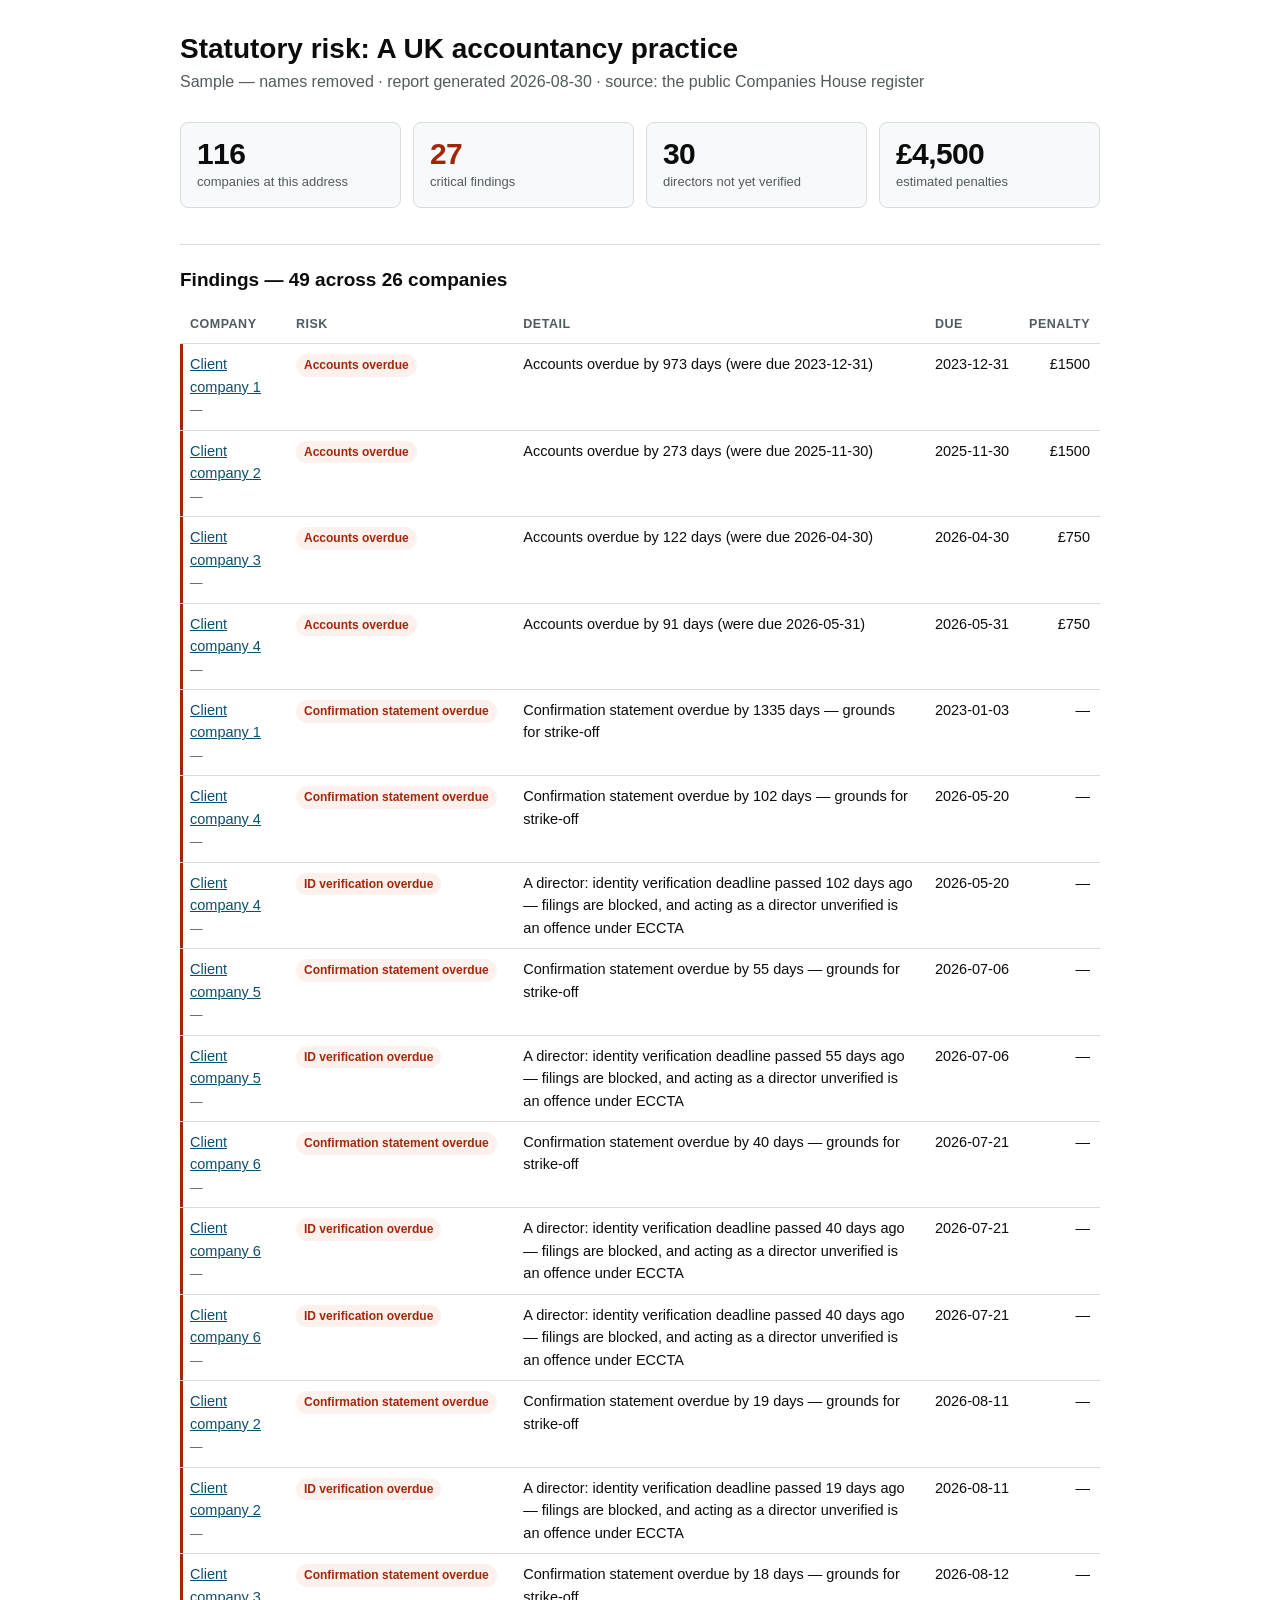
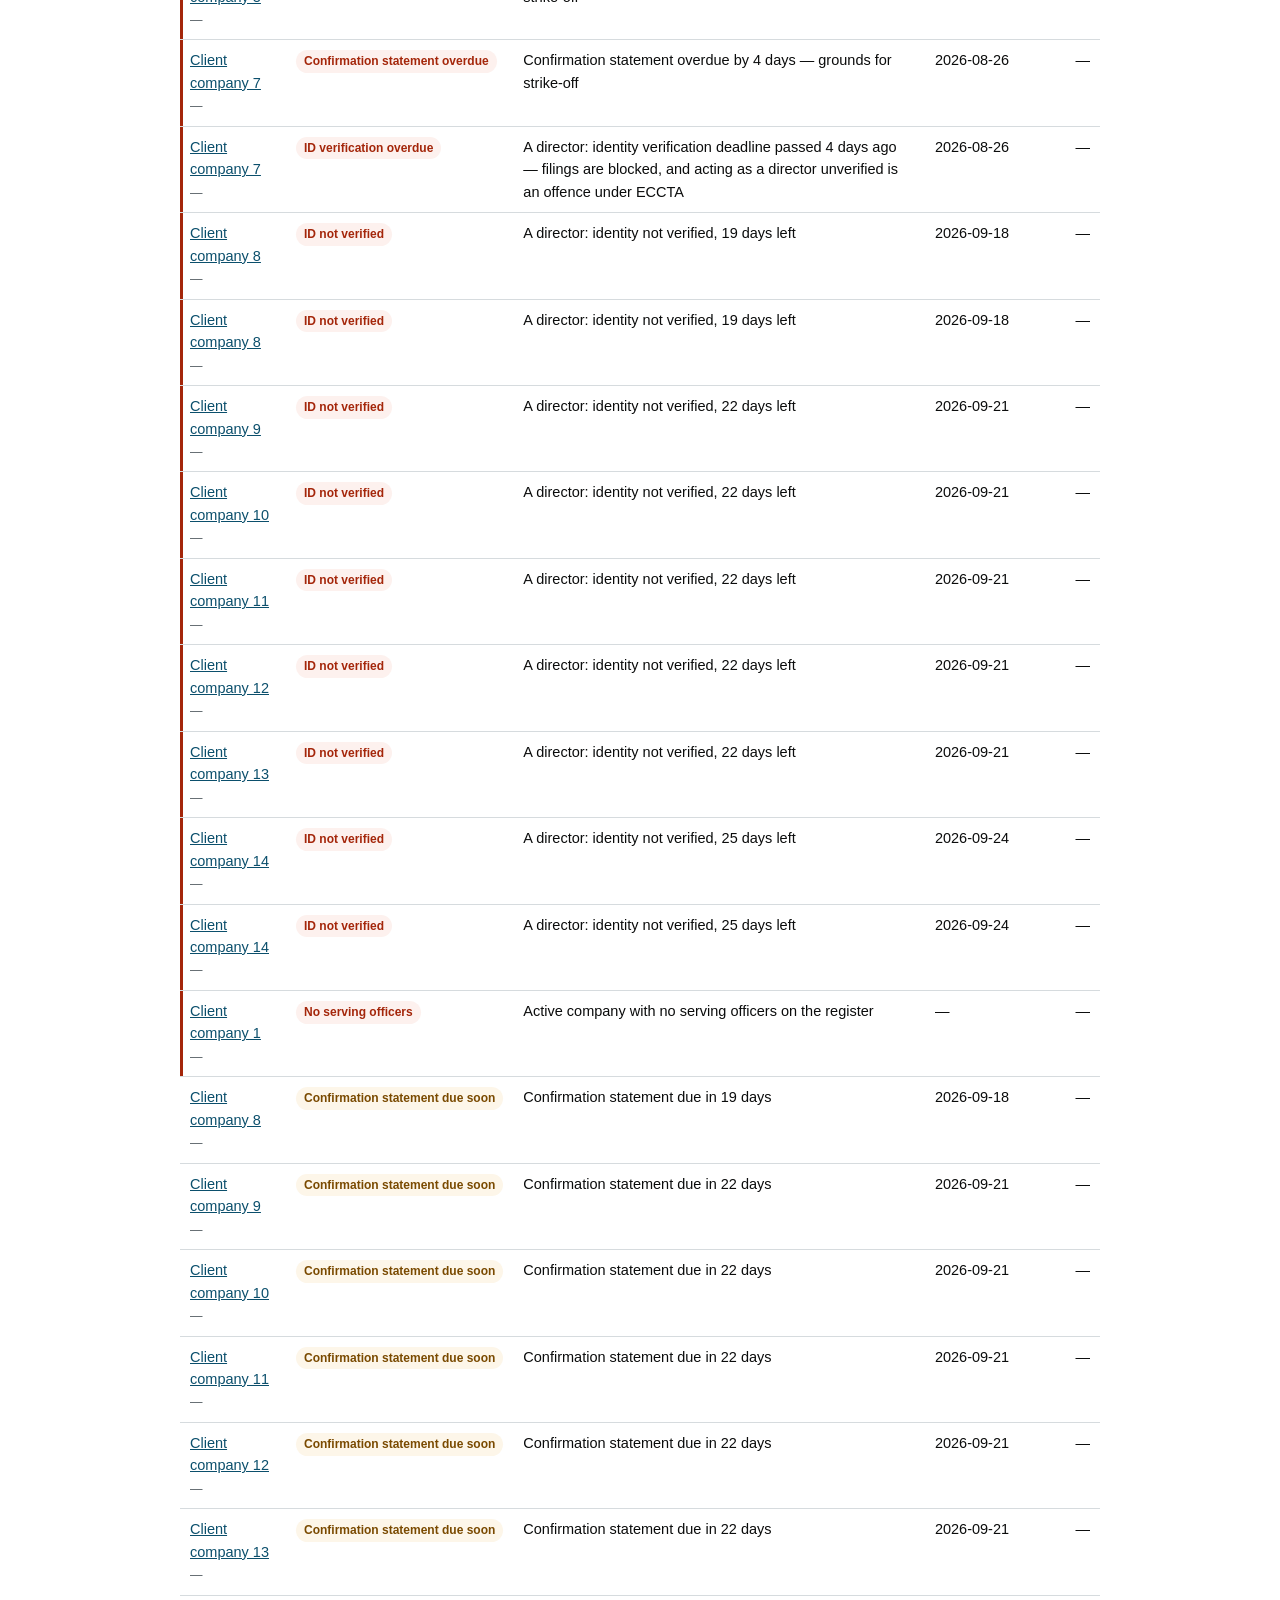
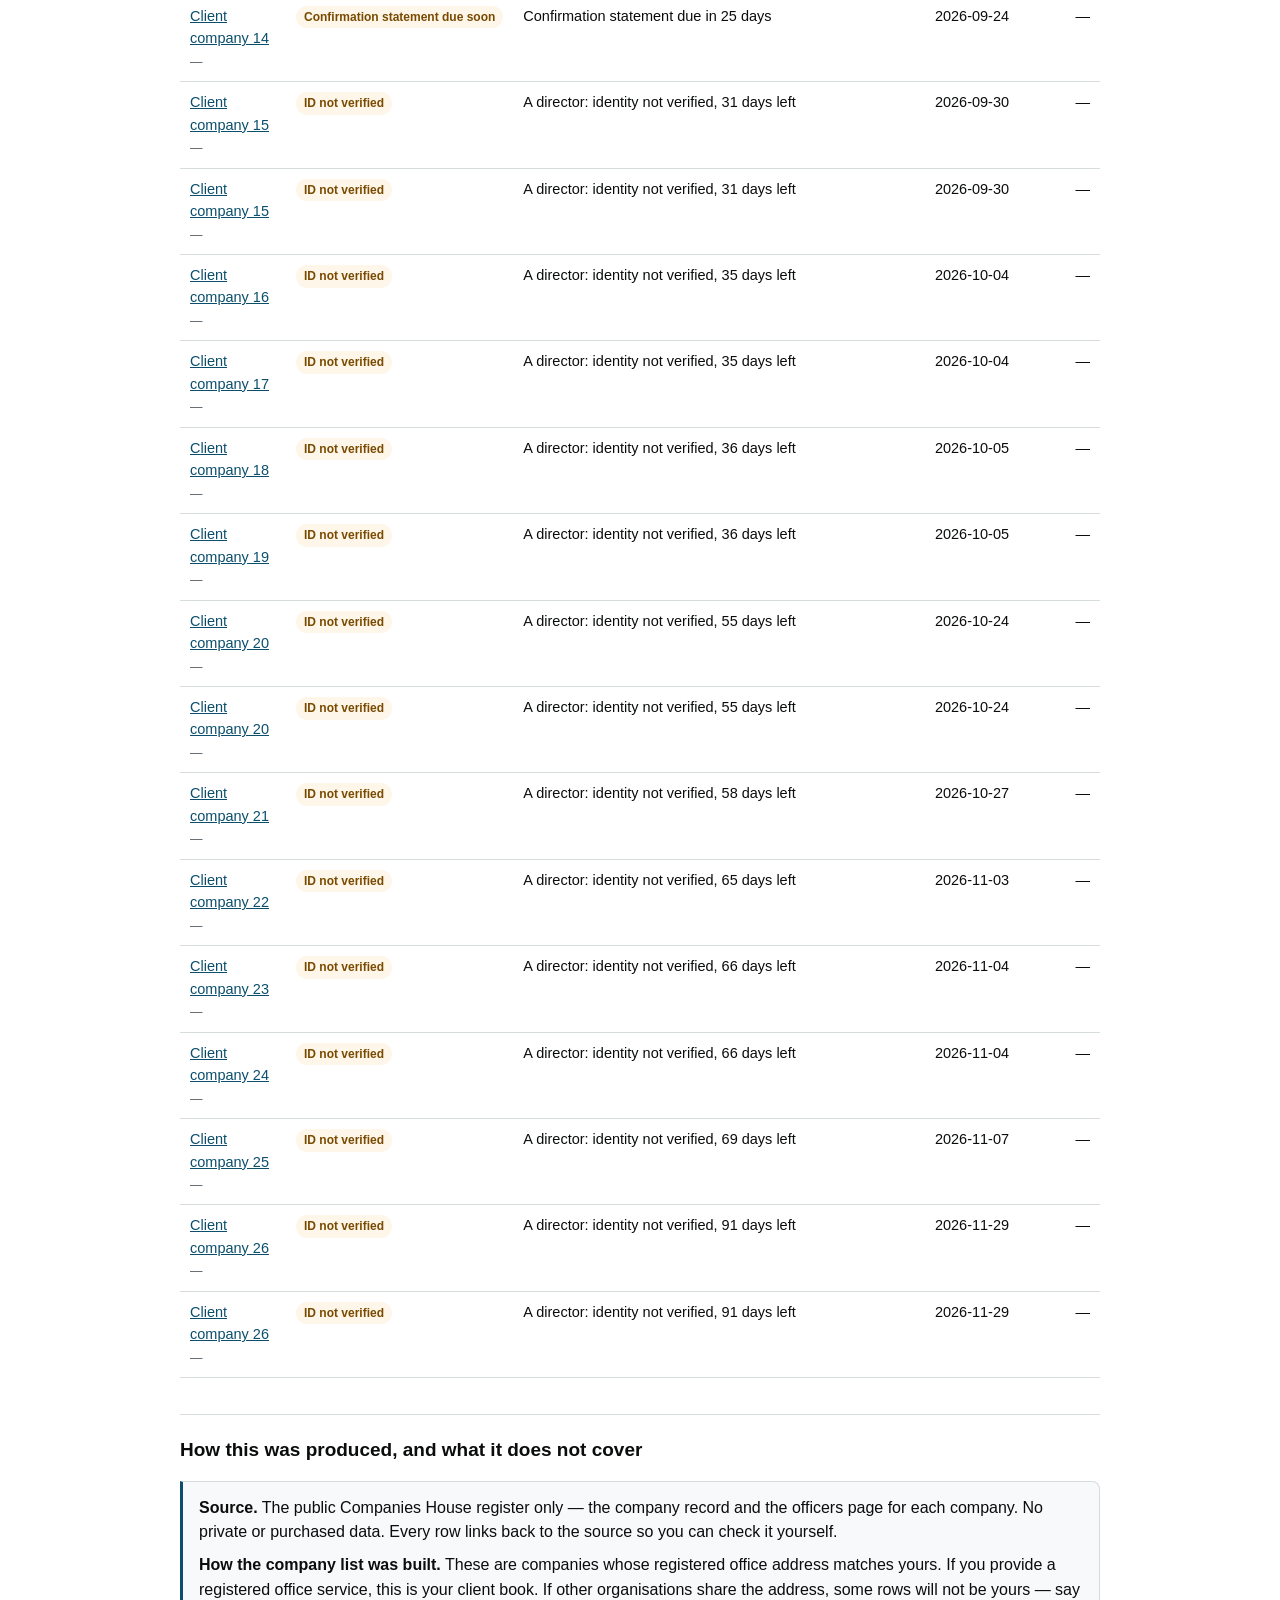
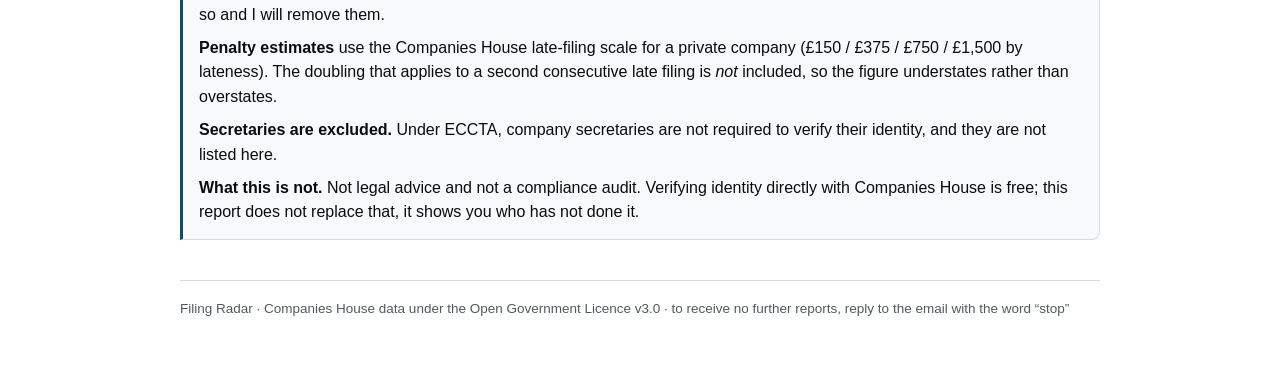
==== sample/index.html @ 222f90d0 "English reports, secretary fix, postcode filtering, anonymised public sample" ====
<!doctype html><html lang="en"><head><meta charset="utf-8">
<meta name="viewport" content="width=device-width,initial-scale=1">
<meta name="robots" content="noindex,nofollow">
<title>Filing Radar — A UK accountancy practice</title><style>
:root{--bg:#fff;--fg:#0b0c0c;--muted:#505a5f;--line:#d6dbde;--card:#f8f9fa;
--crit:#a4260a;--critbg:#fdf1ee;--warn:#7a4a00;--warnbg:#fdf6e9;--accent:#0b4f6c}
@media (prefers-color-scheme:dark){:root:not([data-theme=light]){--bg:#12161a;--fg:#e9eef2;
--muted:#9aa7b0;--line:#2a333b;--card:#181e24;--crit:#ff8f75;--critbg:#2a1512;
--warn:#f0c07a;--warnbg:#2a2113;--accent:#7ec8e3}}
*{box-sizing:border-box}
body{margin:0;background:var(--bg);color:var(--fg);
font:16px/1.55 -apple-system,BlinkMacSystemFont,"Segoe UI",Helvetica,Arial,sans-serif}
.wrap{max-width:960px;margin:0 auto;padding:32px 20px 72px}
h1{font-size:28px;line-height:1.2;margin:0 0 4px}
h2{font-size:19px;margin:36px 0 12px;padding-top:20px;border-top:1px solid var(--line)}
.sub{color:var(--muted);margin:0 0 28px}
.tiles{display:grid;grid-template-columns:repeat(auto-fit,minmax(150px,1fr));gap:12px;margin:0 0 8px}
.tile{background:var(--card);border:1px solid var(--line);border-radius:8px;padding:14px 16px}
.tile .n{font-size:30px;font-weight:650;letter-spacing:-.02em;line-height:1.1}
.tile .l{color:var(--muted);font-size:13px;margin-top:2px}
.tile.crit .n{color:var(--crit)}
.scroll{overflow-x:auto;-webkit-overflow-scrolling:touch}
table{border-collapse:collapse;width:100%;min-width:640px;font-size:14.5px}
th,td{text-align:left;padding:9px 10px;border-bottom:1px solid var(--line);vertical-align:top}
th{font-size:12.5px;text-transform:uppercase;letter-spacing:.04em;color:var(--muted);font-weight:600}
tr.crit td:first-child{box-shadow:inset 3px 0 0 var(--crit)}
.badge{display:inline-block;font-size:12px;font-weight:600;padding:2px 8px;border-radius:999px;white-space:nowrap}
.badge.crit{background:var(--critbg);color:var(--crit)}
.badge.warn{background:var(--warnbg);color:var(--warn)}
a{color:var(--accent)}
.note{background:var(--card);border:1px solid var(--line);border-left:3px solid var(--accent);
border-radius:0 8px 8px 0;padding:14px 16px;margin:16px 0}
.note p{margin:0 0 8px}.note p:last-child{margin:0}
footer{margin-top:40px;padding-top:18px;border-top:1px solid var(--line);color:var(--muted);font-size:13.5px}
</style></head><body><div class="wrap">
<h1>Statutory risk: A UK accountancy practice</h1>
<p class="sub">Sample — names removed · report generated 2026-08-30
· source: the public Companies House register</p>
<div class="tiles">
<div class="tile"><div class="n">116</div><div class="l">companies at this address</div></div>
<div class="tile crit"><div class="n">27</div><div class="l">critical findings</div></div>
<div class="tile"><div class="n">30</div><div class="l">directors not yet verified</div></div>
<div class="tile"><div class="n">£4,500</div><div class="l">estimated penalties</div></div>
</div>
<h2>Findings — 49 across 26 companies</h2>
<div class="scroll"><table><thead><tr><th>Company</th><th>Risk</th><th>Detail</th><th>Due</th><th style="text-align:right">Penalty</th></tr></thead>
<tbody><tr class="crit"><td><a href="https://find-and-update.company-information.service.gov.uk/company/—" rel="noopener">Client company 1</a><br><span style="color:var(--muted);font-size:12.5px">—</span></td><td><span class="badge crit">Accounts overdue</span></td><td>Accounts overdue by 973 days (were due 2023-12-31)</td><td style="white-space:nowrap">2023-12-31</td><td style="text-align:right">£1500</td></tr><tr class="crit"><td><a href="https://find-and-update.company-information.service.gov.uk/company/—" rel="noopener">Client company 2</a><br><span style="color:var(--muted);font-size:12.5px">—</span></td><td><span class="badge crit">Accounts overdue</span></td><td>Accounts overdue by 273 days (were due 2025-11-30)</td><td style="white-space:nowrap">2025-11-30</td><td style="text-align:right">£1500</td></tr><tr class="crit"><td><a href="https://find-and-update.company-information.service.gov.uk/company/—" rel="noopener">Client company 3</a><br><span style="color:var(--muted);font-size:12.5px">—</span></td><td><span class="badge crit">Accounts overdue</span></td><td>Accounts overdue by 122 days (were due 2026-04-30)</td><td style="white-space:nowrap">2026-04-30</td><td style="text-align:right">£750</td></tr><tr class="crit"><td><a href="https://find-and-update.company-information.service.gov.uk/company/—" rel="noopener">Client company 4</a><br><span style="color:var(--muted);font-size:12.5px">—</span></td><td><span class="badge crit">Accounts overdue</span></td><td>Accounts overdue by 91 days (were due 2026-05-31)</td><td style="white-space:nowrap">2026-05-31</td><td style="text-align:right">£750</td></tr><tr class="crit"><td><a href="https://find-and-update.company-information.service.gov.uk/company/—" rel="noopener">Client company 1</a><br><span style="color:var(--muted);font-size:12.5px">—</span></td><td><span class="badge crit">Confirmation statement overdue</span></td><td>Confirmation statement overdue by 1335 days — grounds for strike-off</td><td style="white-space:nowrap">2023-01-03</td><td style="text-align:right">—</td></tr><tr class="crit"><td><a href="https://find-and-update.company-information.service.gov.uk/company/—" rel="noopener">Client company 4</a><br><span style="color:var(--muted);font-size:12.5px">—</span></td><td><span class="badge crit">Confirmation statement overdue</span></td><td>Confirmation statement overdue by 102 days — grounds for strike-off</td><td style="white-space:nowrap">2026-05-20</td><td style="text-align:right">—</td></tr><tr class="crit"><td><a href="https://find-and-update.company-information.service.gov.uk/company/—" rel="noopener">Client company 4</a><br><span style="color:var(--muted);font-size:12.5px">—</span></td><td><span class="badge crit">ID verification overdue</span></td><td>A director: identity verification deadline passed 102 days ago — filings are blocked, and acting as a director unverified is an offence under ECCTA</td><td style="white-space:nowrap">2026-05-20</td><td style="text-align:right">—</td></tr><tr class="crit"><td><a href="https://find-and-update.company-information.service.gov.uk/company/—" rel="noopener">Client company 5</a><br><span style="color:var(--muted);font-size:12.5px">—</span></td><td><span class="badge crit">Confirmation statement overdue</span></td><td>Confirmation statement overdue by 55 days — grounds for strike-off</td><td style="white-space:nowrap">2026-07-06</td><td style="text-align:right">—</td></tr><tr class="crit"><td><a href="https://find-and-update.company-information.service.gov.uk/company/—" rel="noopener">Client company 5</a><br><span style="color:var(--muted);font-size:12.5px">—</span></td><td><span class="badge crit">ID verification overdue</span></td><td>A director: identity verification deadline passed 55 days ago — filings are blocked, and acting as a director unverified is an offence under ECCTA</td><td style="white-space:nowrap">2026-07-06</td><td style="text-align:right">—</td></tr><tr class="crit"><td><a href="https://find-and-update.company-information.service.gov.uk/company/—" rel="noopener">Client company 6</a><br><span style="color:var(--muted);font-size:12.5px">—</span></td><td><span class="badge crit">Confirmation statement overdue</span></td><td>Confirmation statement overdue by 40 days — grounds for strike-off</td><td style="white-space:nowrap">2026-07-21</td><td style="text-align:right">—</td></tr><tr class="crit"><td><a href="https://find-and-update.company-information.service.gov.uk/company/—" rel="noopener">Client company 6</a><br><span style="color:var(--muted);font-size:12.5px">—</span></td><td><span class="badge crit">ID verification overdue</span></td><td>A director: identity verification deadline passed 40 days ago — filings are blocked, and acting as a director unverified is an offence under ECCTA</td><td style="white-space:nowrap">2026-07-21</td><td style="text-align:right">—</td></tr><tr class="crit"><td><a href="https://find-and-update.company-information.service.gov.uk/company/—" rel="noopener">Client company 6</a><br><span style="color:var(--muted);font-size:12.5px">—</span></td><td><span class="badge crit">ID verification overdue</span></td><td>A director: identity verification deadline passed 40 days ago — filings are blocked, and acting as a director unverified is an offence under ECCTA</td><td style="white-space:nowrap">2026-07-21</td><td style="text-align:right">—</td></tr><tr class="crit"><td><a href="https://find-and-update.company-information.service.gov.uk/company/—" rel="noopener">Client company 2</a><br><span style="color:var(--muted);font-size:12.5px">—</span></td><td><span class="badge crit">Confirmation statement overdue</span></td><td>Confirmation statement overdue by 19 days — grounds for strike-off</td><td style="white-space:nowrap">2026-08-11</td><td style="text-align:right">—</td></tr><tr class="crit"><td><a href="https://find-and-update.company-information.service.gov.uk/company/—" rel="noopener">Client company 2</a><br><span style="color:var(--muted);font-size:12.5px">—</span></td><td><span class="badge crit">ID verification overdue</span></td><td>A director: identity verification deadline passed 19 days ago — filings are blocked, and acting as a director unverified is an offence under ECCTA</td><td style="white-space:nowrap">2026-08-11</td><td style="text-align:right">—</td></tr><tr class="crit"><td><a href="https://find-and-update.company-information.service.gov.uk/company/—" rel="noopener">Client company 3</a><br><span style="color:var(--muted);font-size:12.5px">—</span></td><td><span class="badge crit">Confirmation statement overdue</span></td><td>Confirmation statement overdue by 18 days — grounds for strike-off</td><td style="white-space:nowrap">2026-08-12</td><td style="text-align:right">—</td></tr><tr class="crit"><td><a href="https://find-and-update.company-information.service.gov.uk/company/—" rel="noopener">Client company 7</a><br><span style="color:var(--muted);font-size:12.5px">—</span></td><td><span class="badge crit">Confirmation statement overdue</span></td><td>Confirmation statement overdue by 4 days — grounds for strike-off</td><td style="white-space:nowrap">2026-08-26</td><td style="text-align:right">—</td></tr><tr class="crit"><td><a href="https://find-and-update.company-information.service.gov.uk/company/—" rel="noopener">Client company 7</a><br><span style="color:var(--muted);font-size:12.5px">—</span></td><td><span class="badge crit">ID verification overdue</span></td><td>A director: identity verification deadline passed 4 days ago — filings are blocked, and acting as a director unverified is an offence under ECCTA</td><td style="white-space:nowrap">2026-08-26</td><td style="text-align:right">—</td></tr><tr class="crit"><td><a href="https://find-and-update.company-information.service.gov.uk/company/—" rel="noopener">Client company 8</a><br><span style="color:var(--muted);font-size:12.5px">—</span></td><td><span class="badge crit">ID not verified</span></td><td>A director: identity not verified, 19 days left</td><td style="white-space:nowrap">2026-09-18</td><td style="text-align:right">—</td></tr><tr class="crit"><td><a href="https://find-and-update.company-information.service.gov.uk/company/—" rel="noopener">Client company 8</a><br><span style="color:var(--muted);font-size:12.5px">—</span></td><td><span class="badge crit">ID not verified</span></td><td>A director: identity not verified, 19 days left</td><td style="white-space:nowrap">2026-09-18</td><td style="text-align:right">—</td></tr><tr class="crit"><td><a href="https://find-and-update.company-information.service.gov.uk/company/—" rel="noopener">Client company 9</a><br><span style="color:var(--muted);font-size:12.5px">—</span></td><td><span class="badge crit">ID not verified</span></td><td>A director: identity not verified, 22 days left</td><td style="white-space:nowrap">2026-09-21</td><td style="text-align:right">—</td></tr><tr class="crit"><td><a href="https://find-and-update.company-information.service.gov.uk/company/—" rel="noopener">Client company 10</a><br><span style="color:var(--muted);font-size:12.5px">—</span></td><td><span class="badge crit">ID not verified</span></td><td>A director: identity not verified, 22 days left</td><td style="white-space:nowrap">2026-09-21</td><td style="text-align:right">—</td></tr><tr class="crit"><td><a href="https://find-and-update.company-information.service.gov.uk/company/—" rel="noopener">Client company 11</a><br><span style="color:var(--muted);font-size:12.5px">—</span></td><td><span class="badge crit">ID not verified</span></td><td>A director: identity not verified, 22 days left</td><td style="white-space:nowrap">2026-09-21</td><td style="text-align:right">—</td></tr><tr class="crit"><td><a href="https://find-and-update.company-information.service.gov.uk/company/—" rel="noopener">Client company 12</a><br><span style="color:var(--muted);font-size:12.5px">—</span></td><td><span class="badge crit">ID not verified</span></td><td>A director: identity not verified, 22 days left</td><td style="white-space:nowrap">2026-09-21</td><td style="text-align:right">—</td></tr><tr class="crit"><td><a href="https://find-and-update.company-information.service.gov.uk/company/—" rel="noopener">Client company 13</a><br><span style="color:var(--muted);font-size:12.5px">—</span></td><td><span class="badge crit">ID not verified</span></td><td>A director: identity not verified, 22 days left</td><td style="white-space:nowrap">2026-09-21</td><td style="text-align:right">—</td></tr><tr class="crit"><td><a href="https://find-and-update.company-information.service.gov.uk/company/—" rel="noopener">Client company 14</a><br><span style="color:var(--muted);font-size:12.5px">—</span></td><td><span class="badge crit">ID not verified</span></td><td>A director: identity not verified, 25 days left</td><td style="white-space:nowrap">2026-09-24</td><td style="text-align:right">—</td></tr><tr class="crit"><td><a href="https://find-and-update.company-information.service.gov.uk/company/—" rel="noopener">Client company 14</a><br><span style="color:var(--muted);font-size:12.5px">—</span></td><td><span class="badge crit">ID not verified</span></td><td>A director: identity not verified, 25 days left</td><td style="white-space:nowrap">2026-09-24</td><td style="text-align:right">—</td></tr><tr class="crit"><td><a href="https://find-and-update.company-information.service.gov.uk/company/—" rel="noopener">Client company 1</a><br><span style="color:var(--muted);font-size:12.5px">—</span></td><td><span class="badge crit">No serving officers</span></td><td>Active company with no serving officers on the register</td><td style="white-space:nowrap">—</td><td style="text-align:right">—</td></tr><tr class=""><td><a href="https://find-and-update.company-information.service.gov.uk/company/—" rel="noopener">Client company 8</a><br><span style="color:var(--muted);font-size:12.5px">—</span></td><td><span class="badge warn">Confirmation statement due soon</span></td><td>Confirmation statement due in 19 days</td><td style="white-space:nowrap">2026-09-18</td><td style="text-align:right">—</td></tr><tr class=""><td><a href="https://find-and-update.company-information.service.gov.uk/company/—" rel="noopener">Client company 9</a><br><span style="color:var(--muted);font-size:12.5px">—</span></td><td><span class="badge warn">Confirmation statement due soon</span></td><td>Confirmation statement due in 22 days</td><td style="white-space:nowrap">2026-09-21</td><td style="text-align:right">—</td></tr><tr class=""><td><a href="https://find-and-update.company-information.service.gov.uk/company/—" rel="noopener">Client company 10</a><br><span style="color:var(--muted);font-size:12.5px">—</span></td><td><span class="badge warn">Confirmation statement due soon</span></td><td>Confirmation statement due in 22 days</td><td style="white-space:nowrap">2026-09-21</td><td style="text-align:right">—</td></tr><tr class=""><td><a href="https://find-and-update.company-information.service.gov.uk/company/—" rel="noopener">Client company 11</a><br><span style="color:var(--muted);font-size:12.5px">—</span></td><td><span class="badge warn">Confirmation statement due soon</span></td><td>Confirmation statement due in 22 days</td><td style="white-space:nowrap">2026-09-21</td><td style="text-align:right">—</td></tr><tr class=""><td><a href="https://find-and-update.company-information.service.gov.uk/company/—" rel="noopener">Client company 12</a><br><span style="color:var(--muted);font-size:12.5px">—</span></td><td><span class="badge warn">Confirmation statement due soon</span></td><td>Confirmation statement due in 22 days</td><td style="white-space:nowrap">2026-09-21</td><td style="text-align:right">—</td></tr><tr class=""><td><a href="https://find-and-update.company-information.service.gov.uk/company/—" rel="noopener">Client company 13</a><br><span style="color:var(--muted);font-size:12.5px">—</span></td><td><span class="badge warn">Confirmation statement due soon</span></td><td>Confirmation statement due in 22 days</td><td style="white-space:nowrap">2026-09-21</td><td style="text-align:right">—</td></tr><tr class=""><td><a href="https://find-and-update.company-information.service.gov.uk/company/—" rel="noopener">Client company 14</a><br><span style="color:var(--muted);font-size:12.5px">—</span></td><td><span class="badge warn">Confirmation statement due soon</span></td><td>Confirmation statement due in 25 days</td><td style="white-space:nowrap">2026-09-24</td><td style="text-align:right">—</td></tr><tr class=""><td><a href="https://find-and-update.company-information.service.gov.uk/company/—" rel="noopener">Client company 15</a><br><span style="color:var(--muted);font-size:12.5px">—</span></td><td><span class="badge warn">ID not verified</span></td><td>A director: identity not verified, 31 days left</td><td style="white-space:nowrap">2026-09-30</td><td style="text-align:right">—</td></tr><tr class=""><td><a href="https://find-and-update.company-information.service.gov.uk/company/—" rel="noopener">Client company 15</a><br><span style="color:var(--muted);font-size:12.5px">—</span></td><td><span class="badge warn">ID not verified</span></td><td>A director: identity not verified, 31 days left</td><td style="white-space:nowrap">2026-09-30</td><td style="text-align:right">—</td></tr><tr class=""><td><a href="https://find-and-update.company-information.service.gov.uk/company/—" rel="noopener">Client company 16</a><br><span style="color:var(--muted);font-size:12.5px">—</span></td><td><span class="badge warn">ID not verified</span></td><td>A director: identity not verified, 35 days left</td><td style="white-space:nowrap">2026-10-04</td><td style="text-align:right">—</td></tr><tr class=""><td><a href="https://find-and-update.company-information.service.gov.uk/company/—" rel="noopener">Client company 17</a><br><span style="color:var(--muted);font-size:12.5px">—</span></td><td><span class="badge warn">ID not verified</span></td><td>A director: identity not verified, 35 days left</td><td style="white-space:nowrap">2026-10-04</td><td style="text-align:right">—</td></tr><tr class=""><td><a href="https://find-and-update.company-information.service.gov.uk/company/—" rel="noopener">Client company 18</a><br><span style="color:var(--muted);font-size:12.5px">—</span></td><td><span class="badge warn">ID not verified</span></td><td>A director: identity not verified, 36 days left</td><td style="white-space:nowrap">2026-10-05</td><td style="text-align:right">—</td></tr><tr class=""><td><a href="https://find-and-update.company-information.service.gov.uk/company/—" rel="noopener">Client company 19</a><br><span style="color:var(--muted);font-size:12.5px">—</span></td><td><span class="badge warn">ID not verified</span></td><td>A director: identity not verified, 36 days left</td><td style="white-space:nowrap">2026-10-05</td><td style="text-align:right">—</td></tr><tr class=""><td><a href="https://find-and-update.company-information.service.gov.uk/company/—" rel="noopener">Client company 20</a><br><span style="color:var(--muted);font-size:12.5px">—</span></td><td><span class="badge warn">ID not verified</span></td><td>A director: identity not verified, 55 days left</td><td style="white-space:nowrap">2026-10-24</td><td style="text-align:right">—</td></tr><tr class=""><td><a href="https://find-and-update.company-information.service.gov.uk/company/—" rel="noopener">Client company 20</a><br><span style="color:var(--muted);font-size:12.5px">—</span></td><td><span class="badge warn">ID not verified</span></td><td>A director: identity not verified, 55 days left</td><td style="white-space:nowrap">2026-10-24</td><td style="text-align:right">—</td></tr><tr class=""><td><a href="https://find-and-update.company-information.service.gov.uk/company/—" rel="noopener">Client company 21</a><br><span style="color:var(--muted);font-size:12.5px">—</span></td><td><span class="badge warn">ID not verified</span></td><td>A director: identity not verified, 58 days left</td><td style="white-space:nowrap">2026-10-27</td><td style="text-align:right">—</td></tr><tr class=""><td><a href="https://find-and-update.company-information.service.gov.uk/company/—" rel="noopener">Client company 22</a><br><span style="color:var(--muted);font-size:12.5px">—</span></td><td><span class="badge warn">ID not verified</span></td><td>A director: identity not verified, 65 days left</td><td style="white-space:nowrap">2026-11-03</td><td style="text-align:right">—</td></tr><tr class=""><td><a href="https://find-and-update.company-information.service.gov.uk/company/—" rel="noopener">Client company 23</a><br><span style="color:var(--muted);font-size:12.5px">—</span></td><td><span class="badge warn">ID not verified</span></td><td>A director: identity not verified, 66 days left</td><td style="white-space:nowrap">2026-11-04</td><td style="text-align:right">—</td></tr><tr class=""><td><a href="https://find-and-update.company-information.service.gov.uk/company/—" rel="noopener">Client company 24</a><br><span style="color:var(--muted);font-size:12.5px">—</span></td><td><span class="badge warn">ID not verified</span></td><td>A director: identity not verified, 66 days left</td><td style="white-space:nowrap">2026-11-04</td><td style="text-align:right">—</td></tr><tr class=""><td><a href="https://find-and-update.company-information.service.gov.uk/company/—" rel="noopener">Client company 25</a><br><span style="color:var(--muted);font-size:12.5px">—</span></td><td><span class="badge warn">ID not verified</span></td><td>A director: identity not verified, 69 days left</td><td style="white-space:nowrap">2026-11-07</td><td style="text-align:right">—</td></tr><tr class=""><td><a href="https://find-and-update.company-information.service.gov.uk/company/—" rel="noopener">Client company 26</a><br><span style="color:var(--muted);font-size:12.5px">—</span></td><td><span class="badge warn">ID not verified</span></td><td>A director: identity not verified, 91 days left</td><td style="white-space:nowrap">2026-11-29</td><td style="text-align:right">—</td></tr><tr class=""><td><a href="https://find-and-update.company-information.service.gov.uk/company/—" rel="noopener">Client company 26</a><br><span style="color:var(--muted);font-size:12.5px">—</span></td><td><span class="badge warn">ID not verified</span></td><td>A director: identity not verified, 91 days left</td><td style="white-space:nowrap">2026-11-29</td><td style="text-align:right">—</td></tr></tbody></table></div>
<h2>How this was produced, and what it does not cover</h2>
<div class="note">
<p><strong>Source.</strong> The public Companies House register only — the company record
and the officers page for each company. No private or purchased data. Every row links
back to the source so you can check it yourself.</p>
<p><strong>How the company list was built.</strong> These are companies whose registered
office address matches yours. If you provide a registered office service, this is your
client book. If other organisations share the address, some rows will not be yours —
say so and I will remove them.</p>
<p><strong>Penalty estimates</strong> use the Companies House late-filing scale for a
private company (£150 / £375 / £750 / £1,500 by lateness). The doubling that applies to a
second consecutive late filing is <em>not</em> included, so the figure understates rather
than overstates.</p>
<p><strong>Secretaries are excluded.</strong> Under ECCTA, company secretaries are not
required to verify their identity, and they are not listed here.</p>
<p><strong>What this is not.</strong> Not legal advice and not a compliance audit.
Verifying identity directly with Companies House is free; this report does not replace
that, it shows you who has not done it.</p>
</div>
<footer>Filing Radar · Companies House data under the Open Government Licence v3.0 ·
to receive no further reports, reply to the email with the word &ldquo;stop&rdquo;
</footer>
</div></body></html>
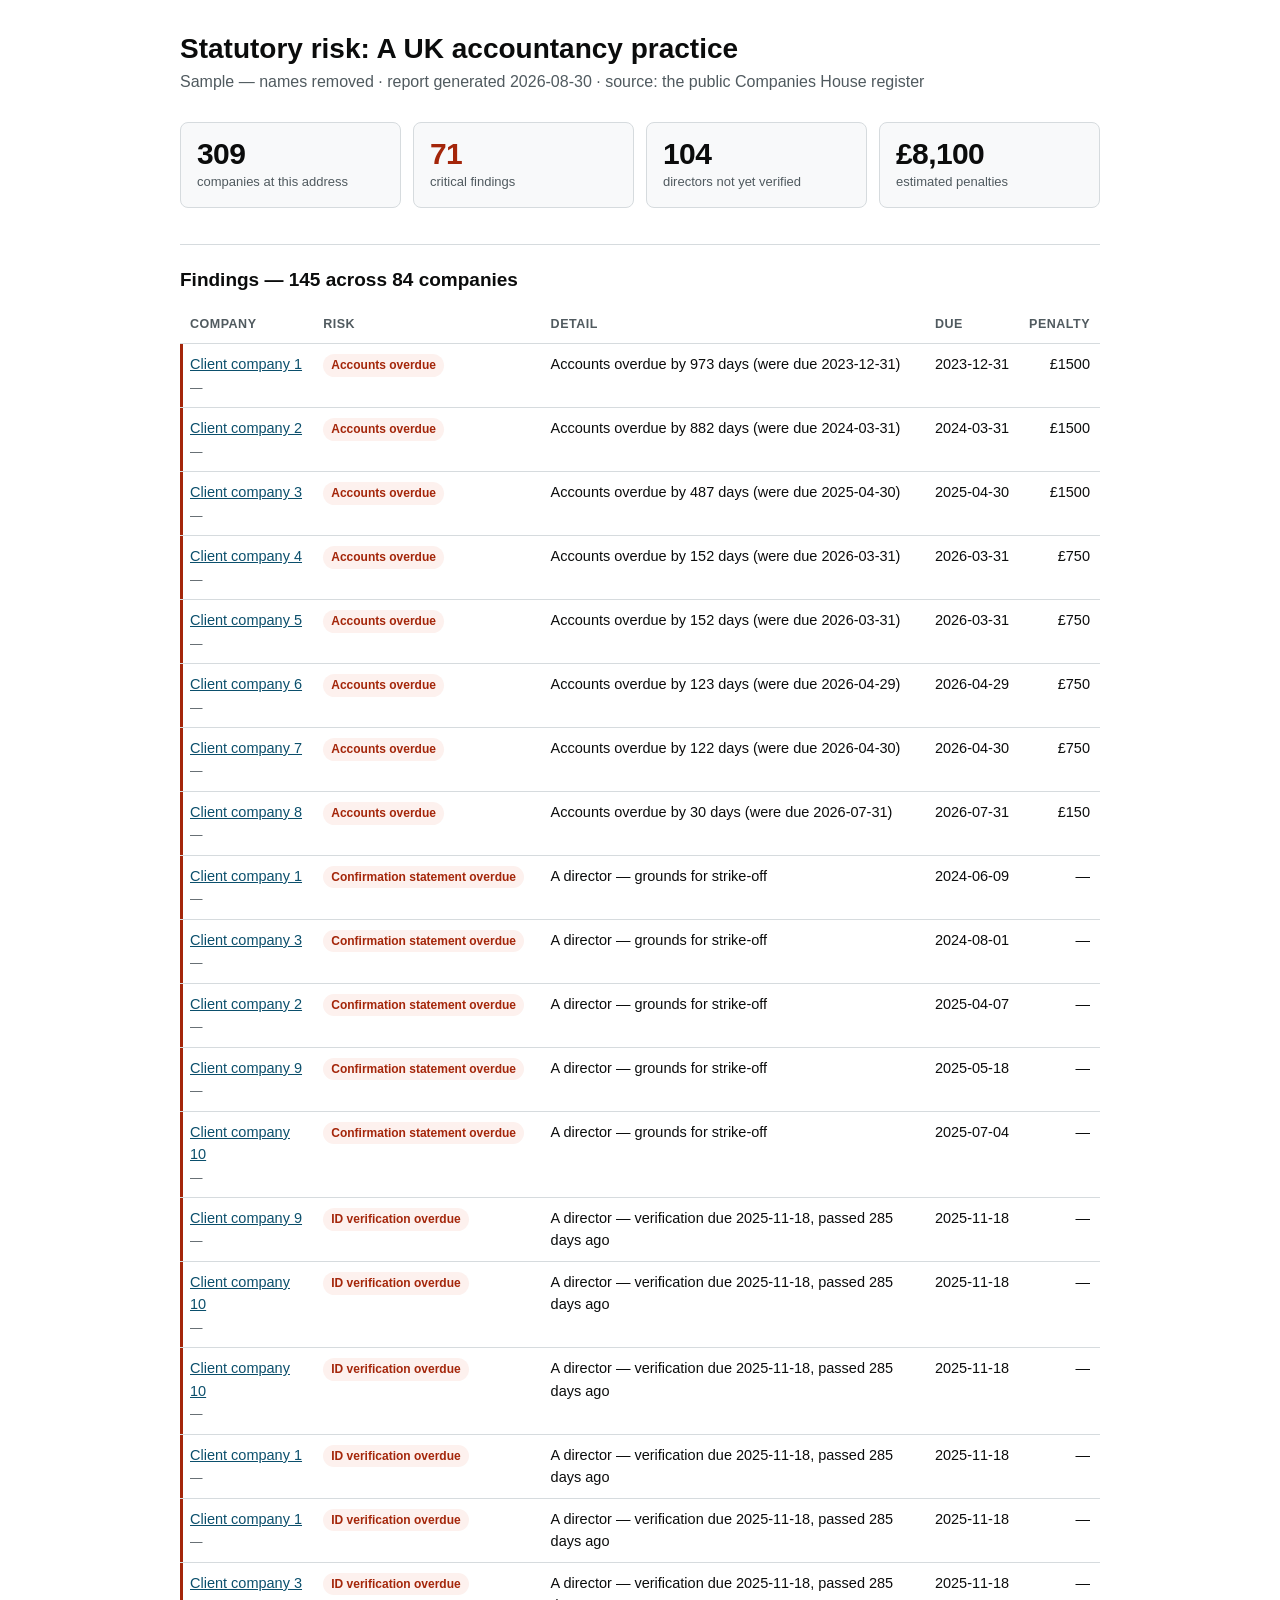
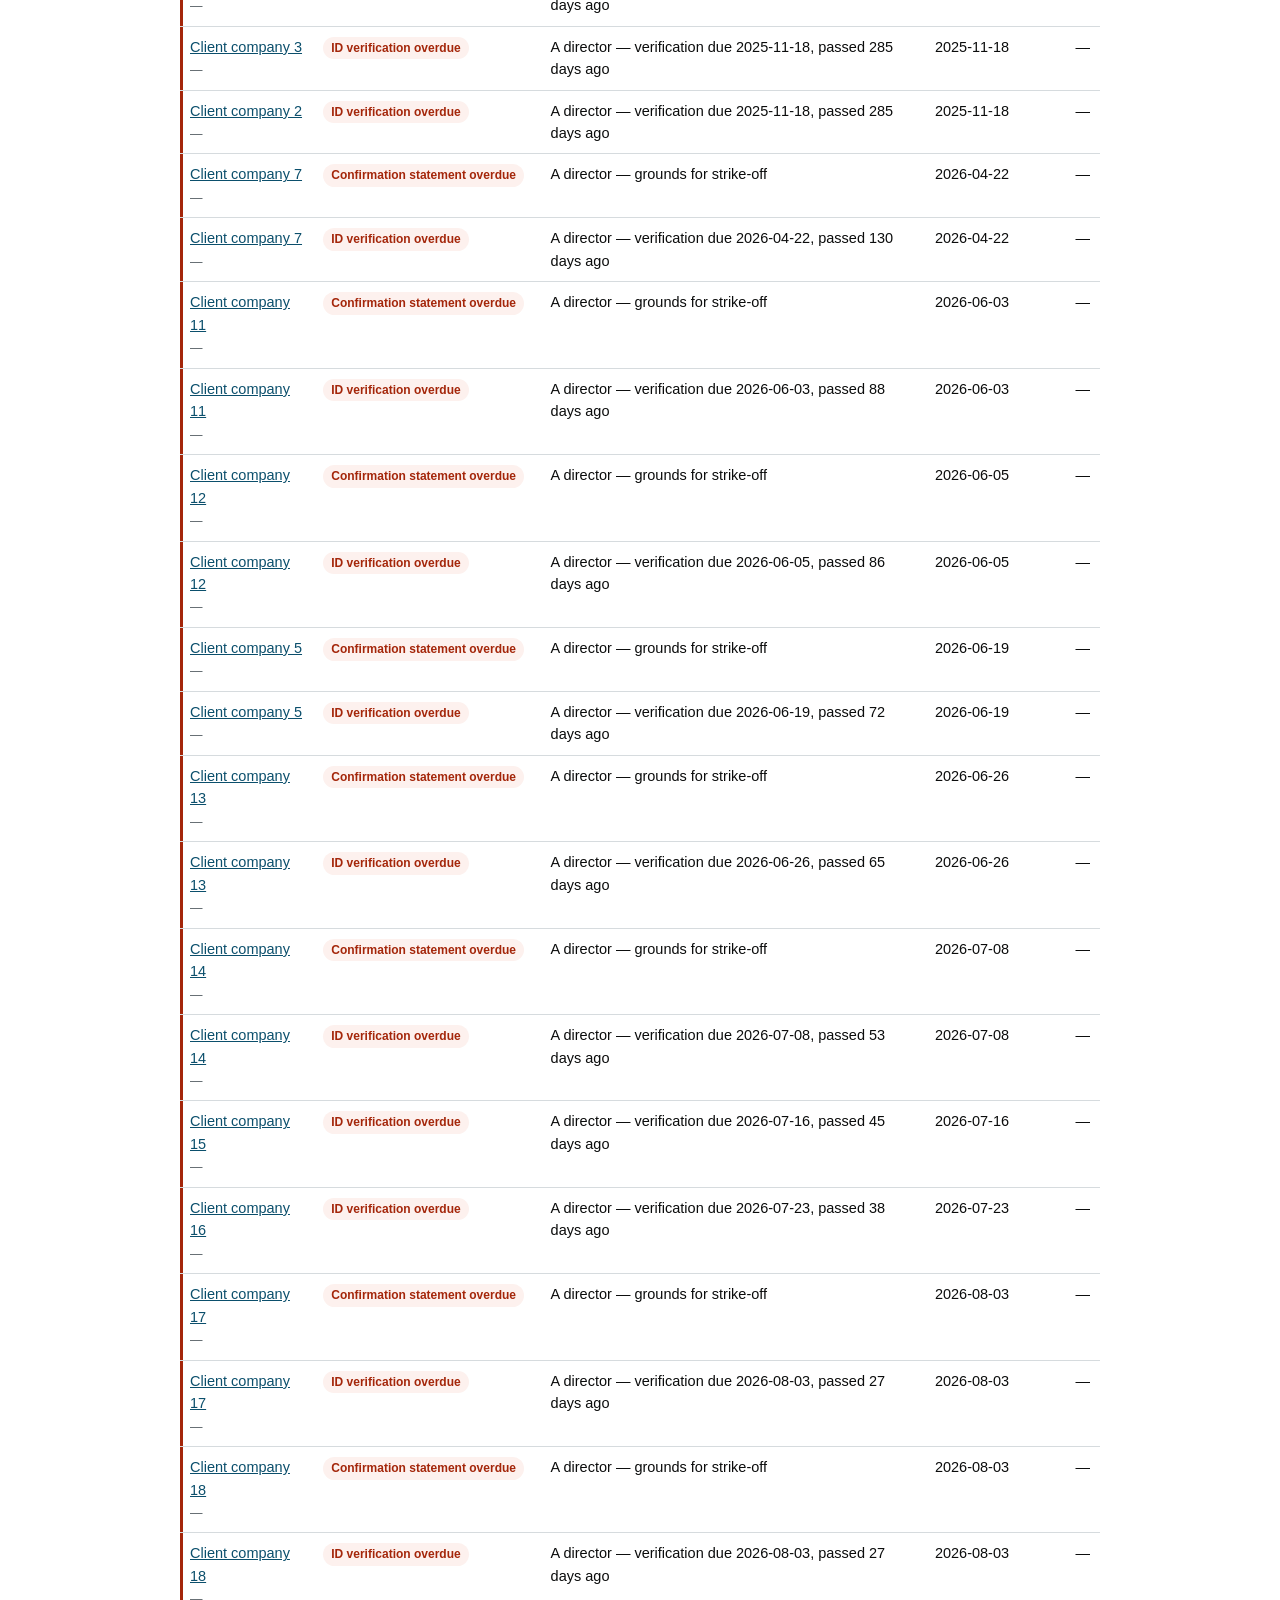
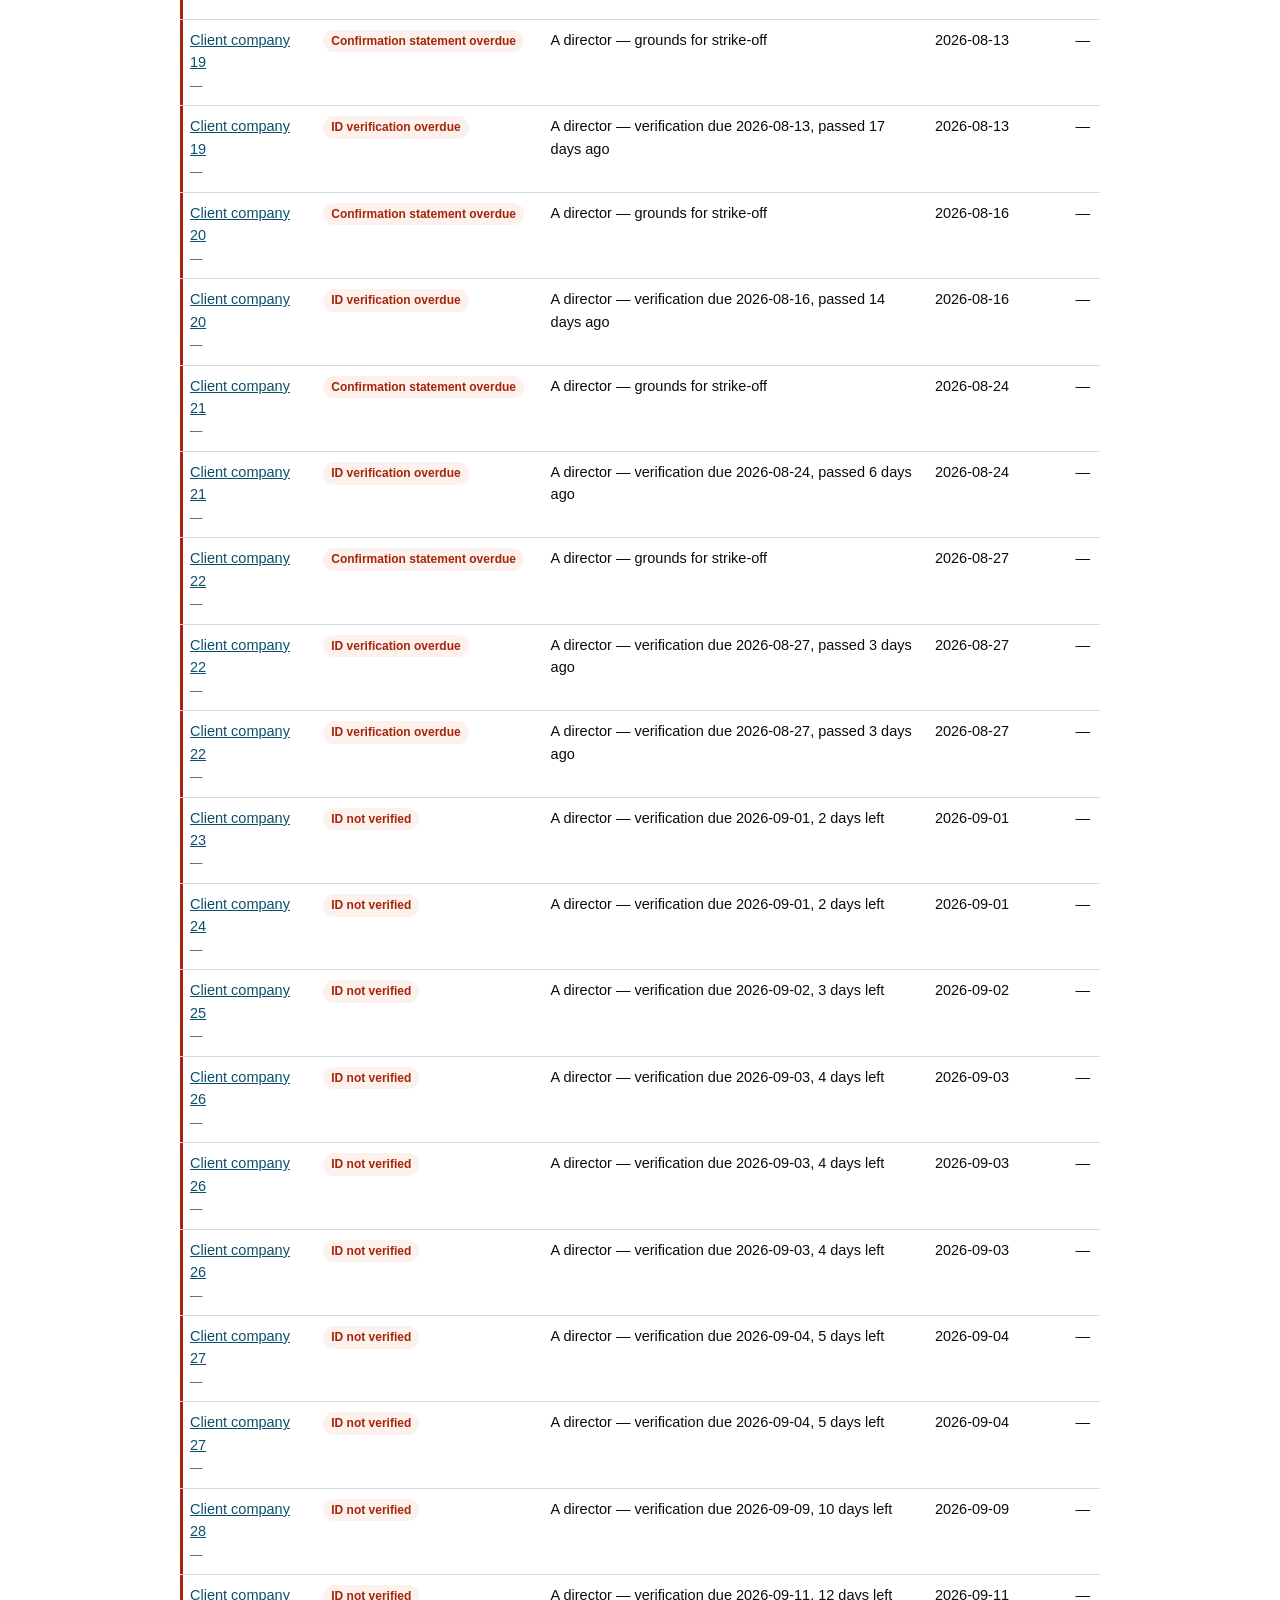
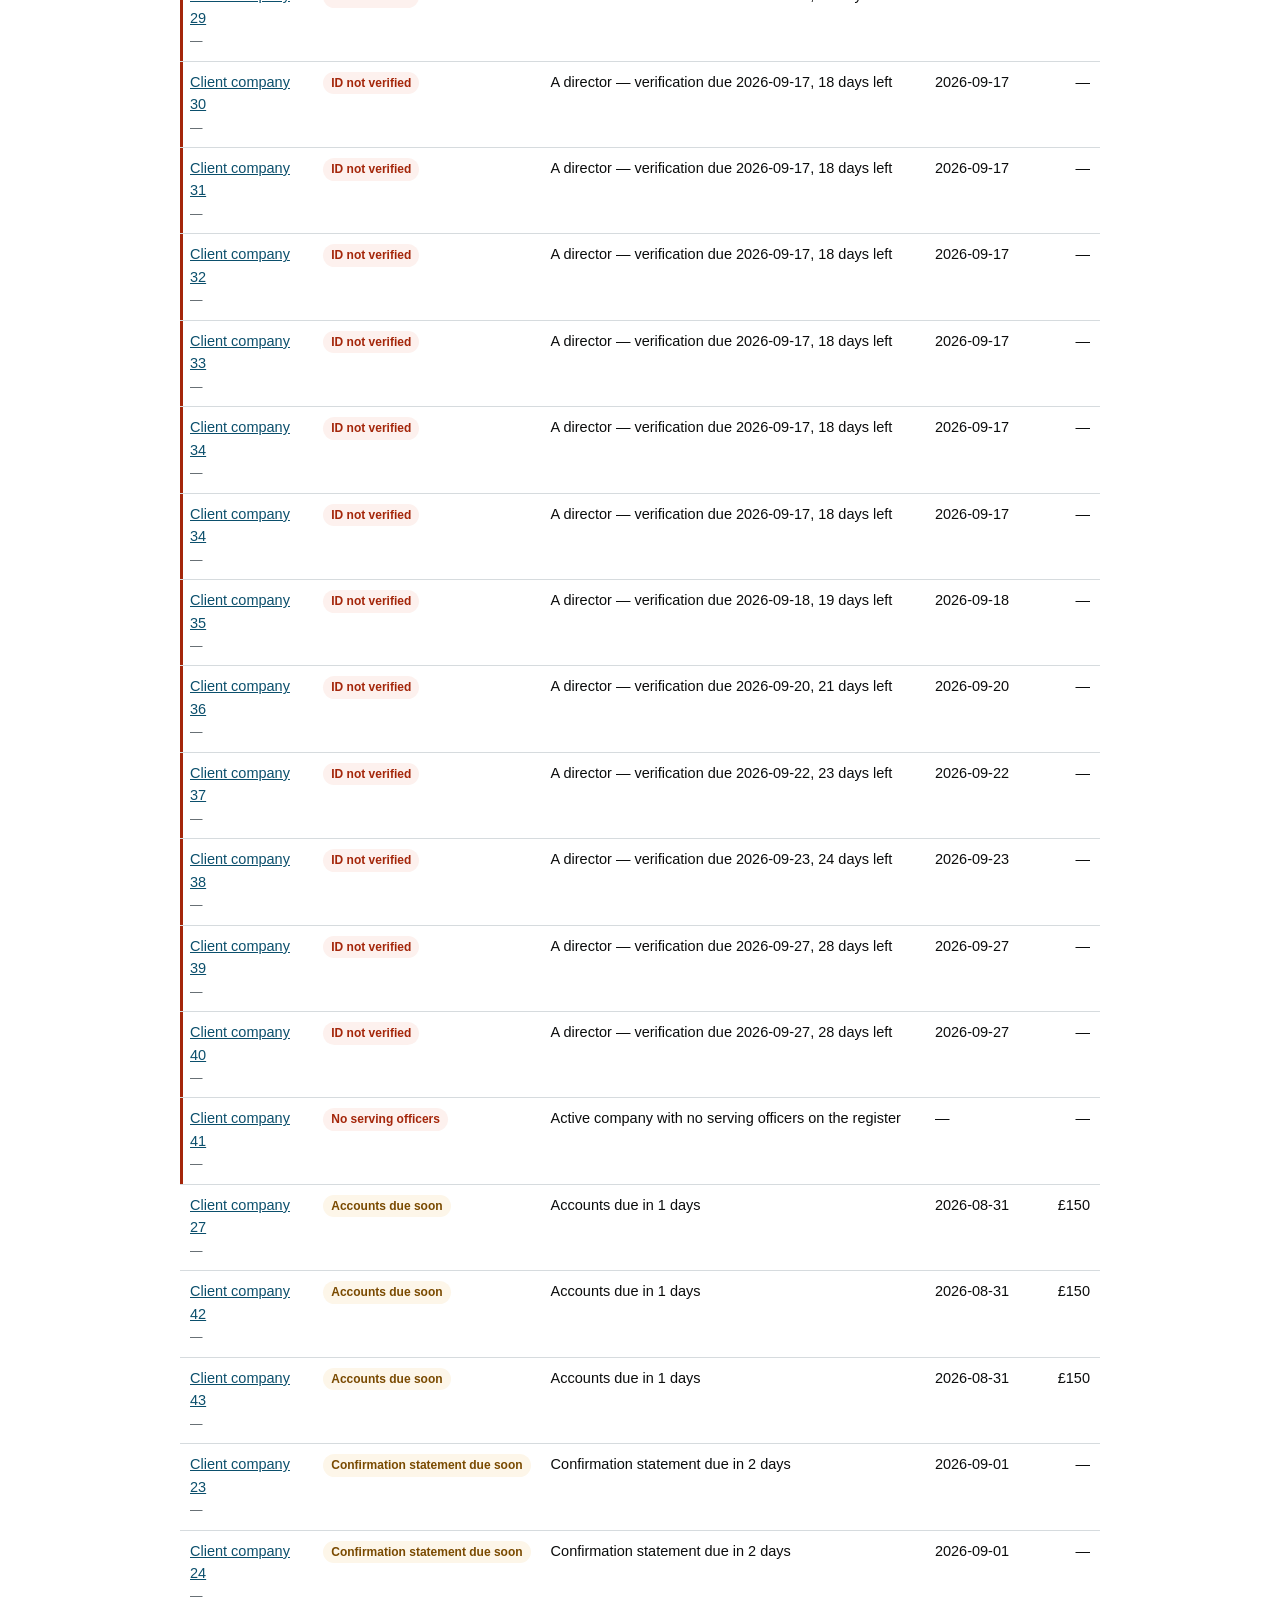
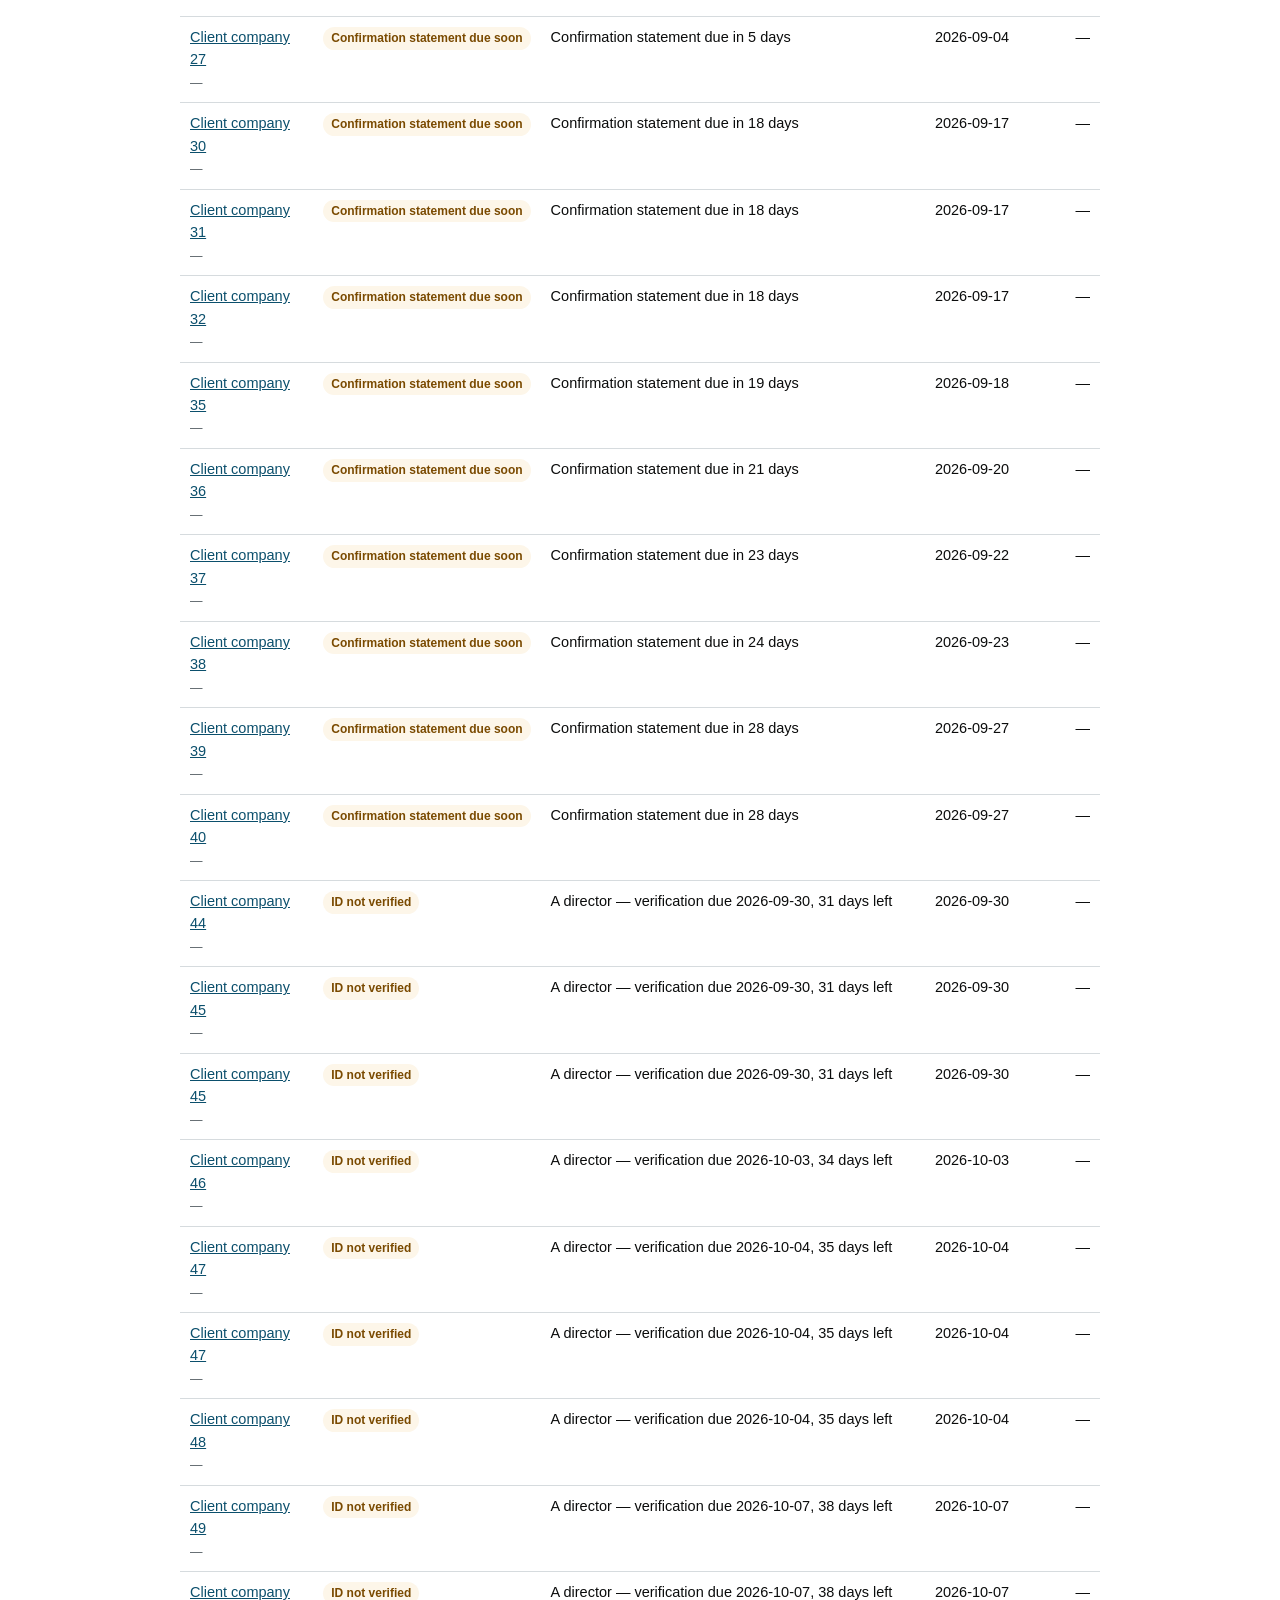
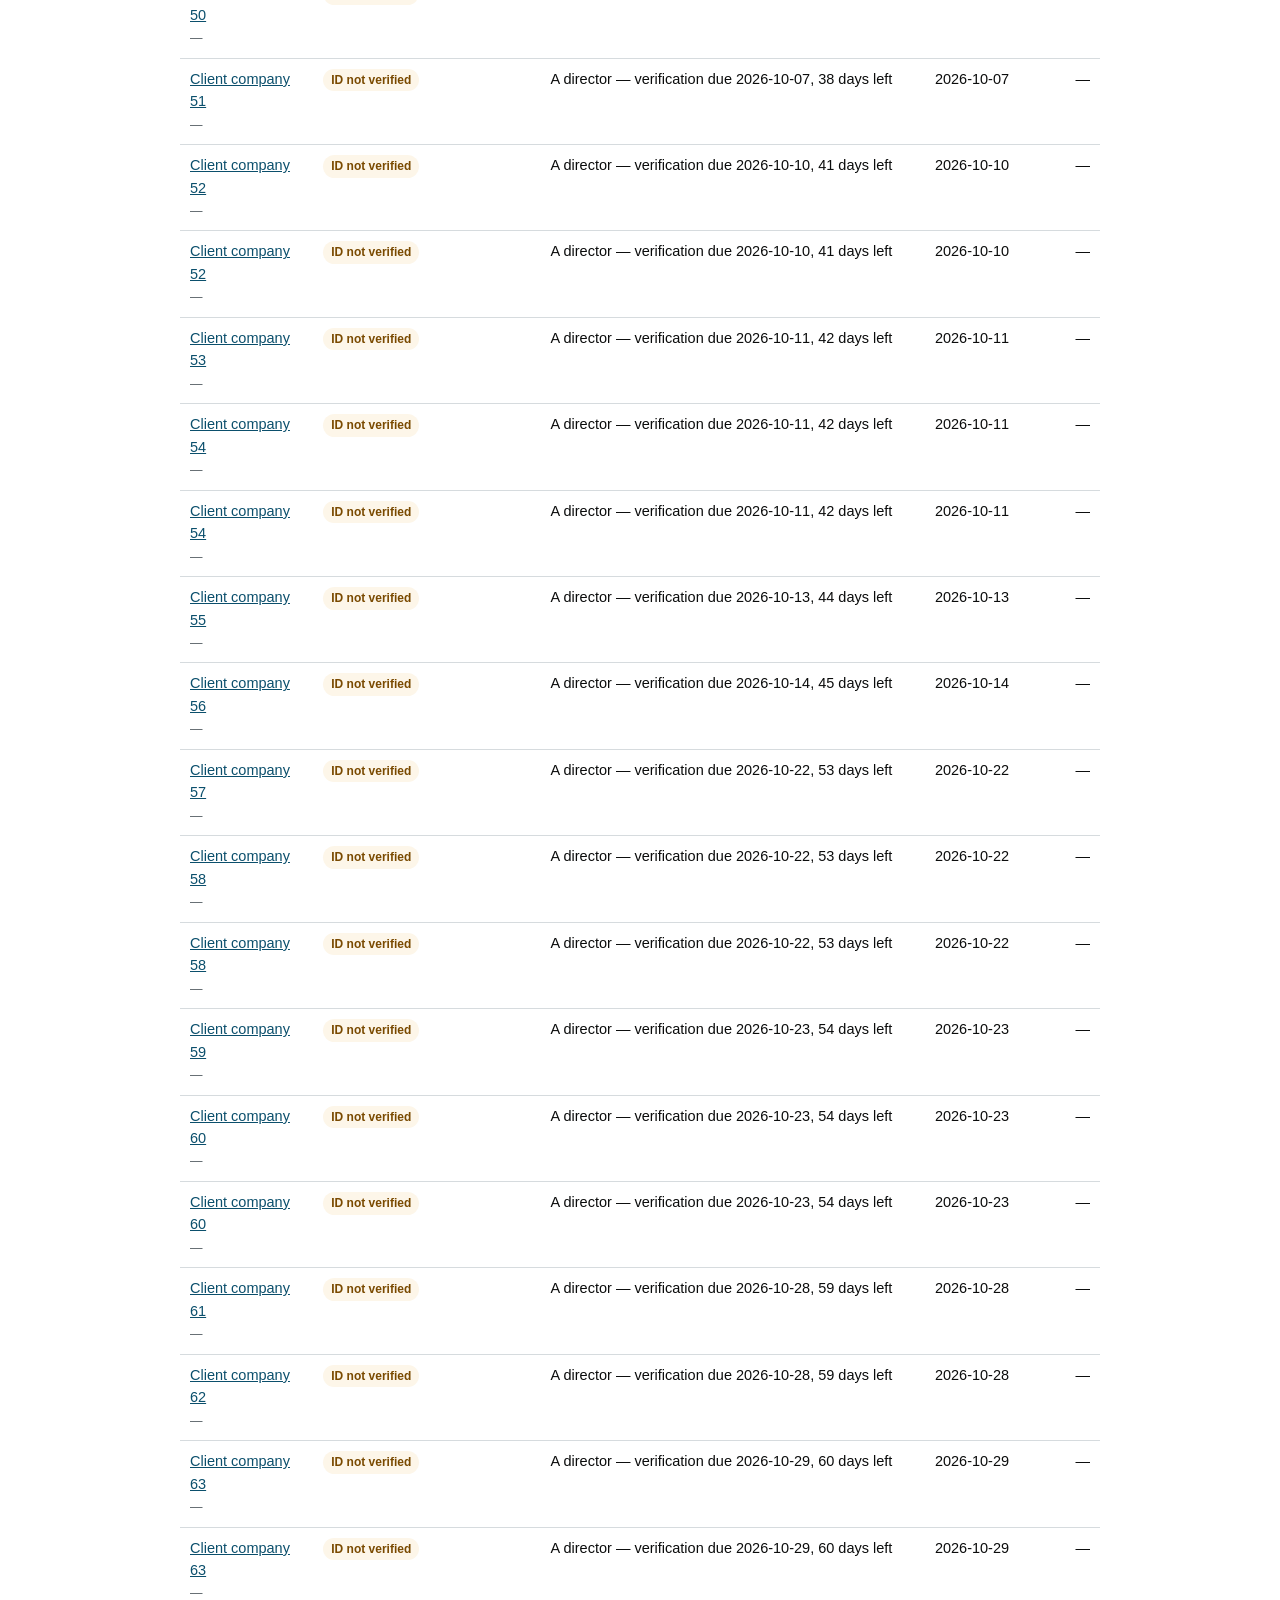
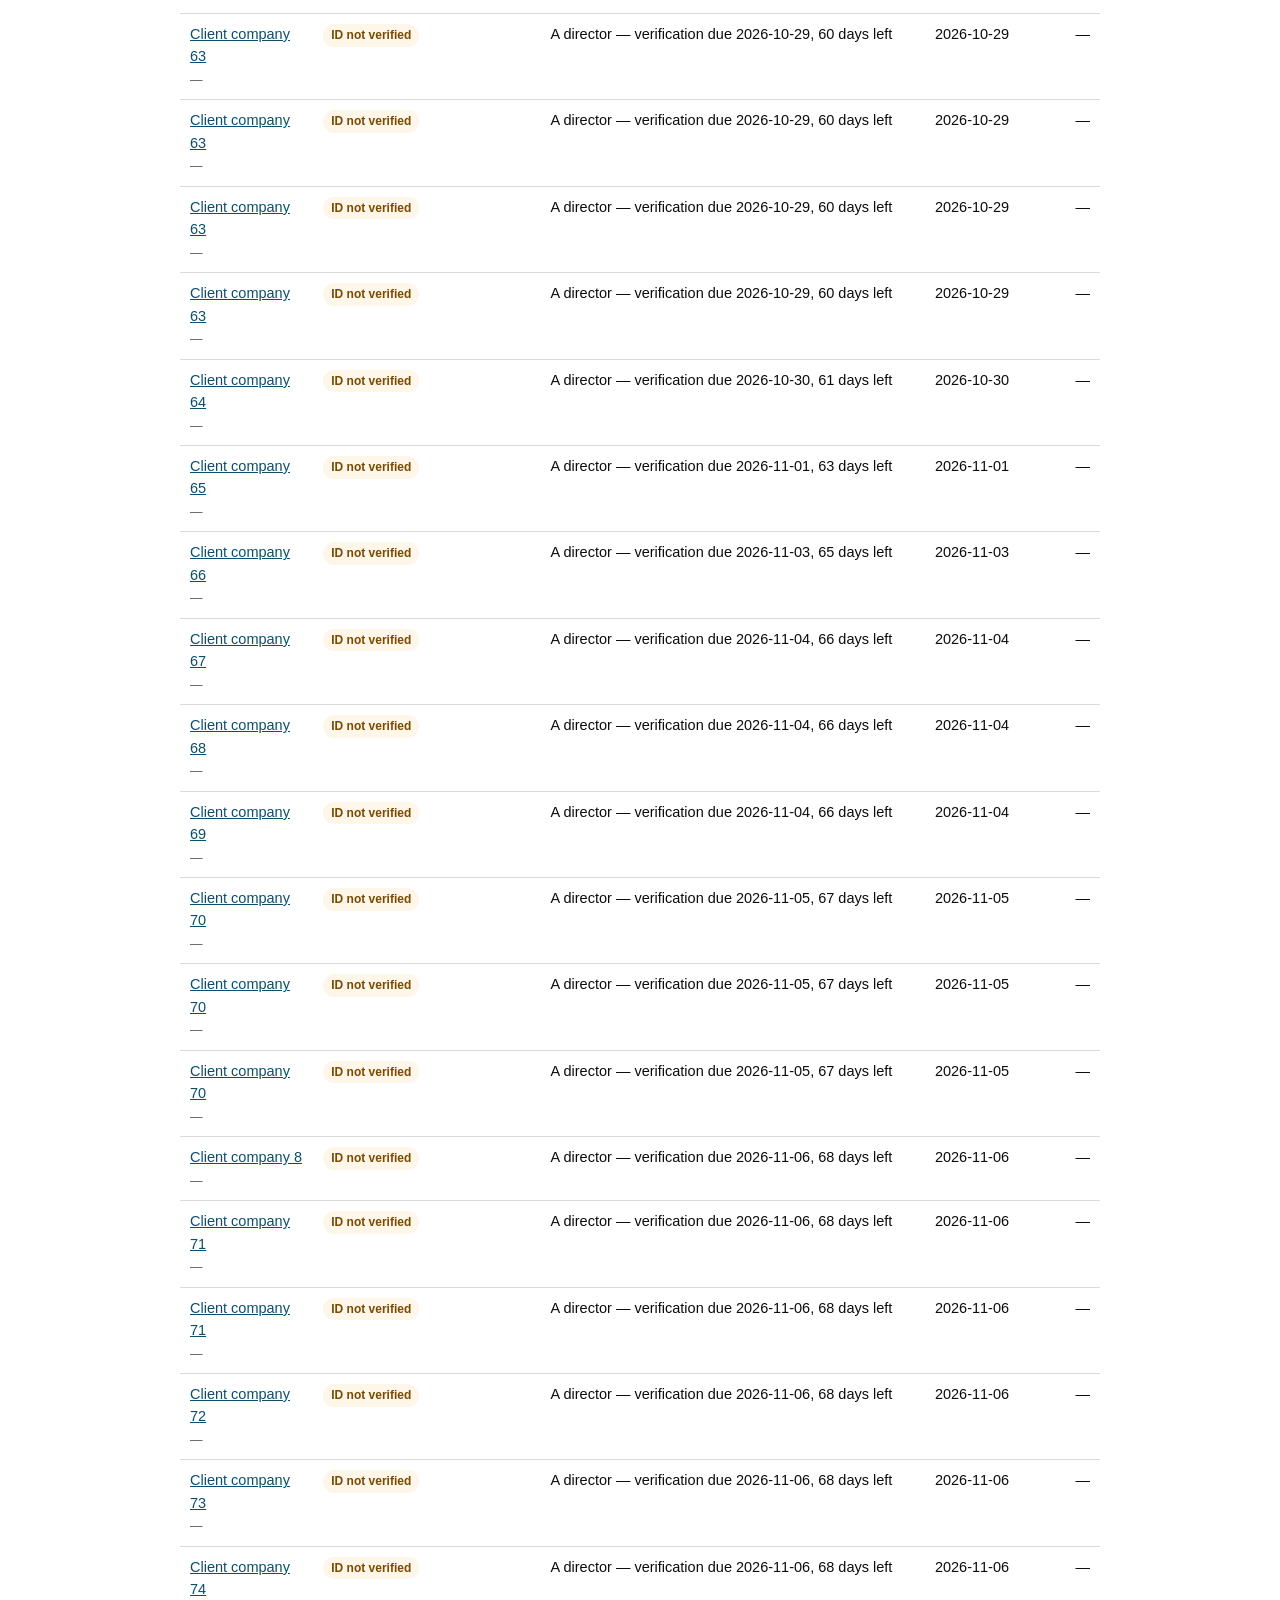
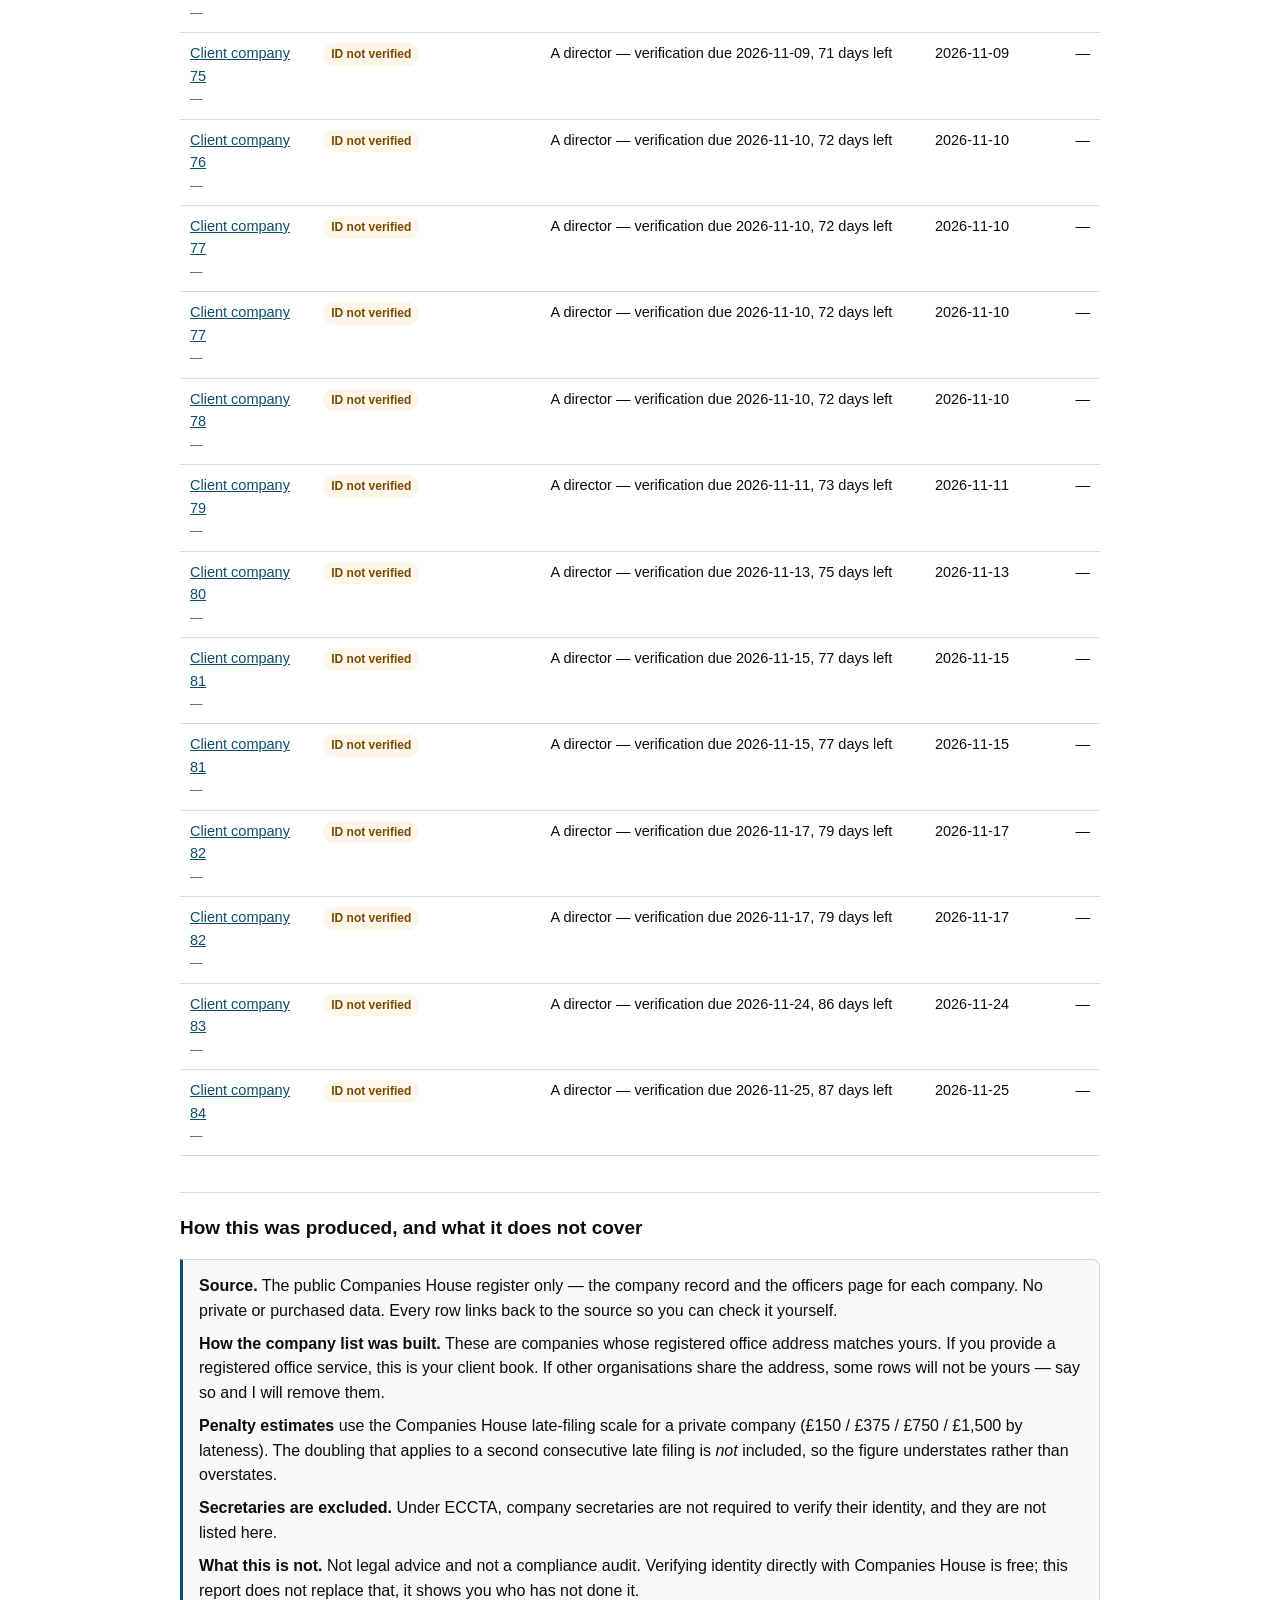
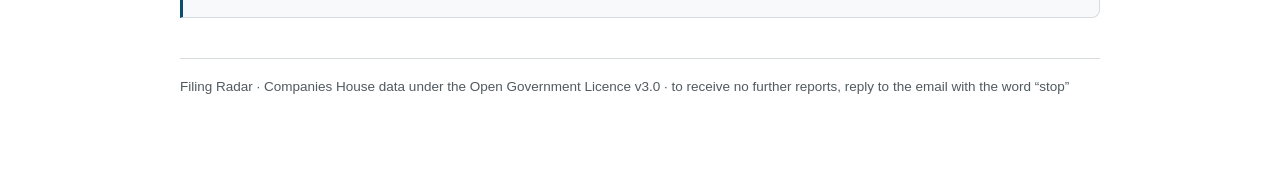
==== commit d63453c6: "compact email markup, shorter row details, anonymiser regression fix; 44 tests" ====
--- a/sample/index.html
+++ b/sample/index.html
@@ -37,14 +37,14 @@
 <p class="sub">Sample — names removed · report generated 2026-08-30
 · source: the public Companies House register</p>
 <div class="tiles">
-<div class="tile"><div class="n">116</div><div class="l">companies at this address</div></div>
-<div class="tile crit"><div class="n">27</div><div class="l">critical findings</div></div>
-<div class="tile"><div class="n">30</div><div class="l">directors not yet verified</div></div>
-<div class="tile"><div class="n">£4,500</div><div class="l">estimated penalties</div></div>
+<div class="tile"><div class="n">309</div><div class="l">companies at this address</div></div>
+<div class="tile crit"><div class="n">71</div><div class="l">critical findings</div></div>
+<div class="tile"><div class="n">104</div><div class="l">directors not yet verified</div></div>
+<div class="tile"><div class="n">£8,100</div><div class="l">estimated penalties</div></div>
 </div>
-<h2>Findings — 49 across 26 companies</h2>
+<h2>Findings — 145 across 84 companies</h2>
 <div class="scroll"><table><thead><tr><th>Company</th><th>Risk</th><th>Detail</th><th>Due</th><th style="text-align:right">Penalty</th></tr></thead>
-<tbody><tr class="crit"><td><a href="https://find-and-update.company-information.service.gov.uk/company/—" rel="noopener">Client company 1</a><br><span style="color:var(--muted);font-size:12.5px">—</span></td><td><span class="badge crit">Accounts overdue</span></td><td>Accounts overdue by 973 days (were due 2023-12-31)</td><td style="white-space:nowrap">2023-12-31</td><td style="text-align:right">£1500</td></tr><tr class="crit"><td><a href="https://find-and-update.company-information.service.gov.uk/company/—" rel="noopener">Client company 2</a><br><span style="color:var(--muted);font-size:12.5px">—</span></td><td><span class="badge crit">Accounts overdue</span></td><td>Accounts overdue by 273 days (were due 2025-11-30)</td><td style="white-space:nowrap">2025-11-30</td><td style="text-align:right">£1500</td></tr><tr class="crit"><td><a href="https://find-and-update.company-information.service.gov.uk/company/—" rel="noopener">Client company 3</a><br><span style="color:var(--muted);font-size:12.5px">—</span></td><td><span class="badge crit">Accounts overdue</span></td><td>Accounts overdue by 122 days (were due 2026-04-30)</td><td style="white-space:nowrap">2026-04-30</td><td style="text-align:right">£750</td></tr><tr class="crit"><td><a href="https://find-and-update.company-information.service.gov.uk/company/—" rel="noopener">Client company 4</a><br><span style="color:var(--muted);font-size:12.5px">—</span></td><td><span class="badge crit">Accounts overdue</span></td><td>Accounts overdue by 91 days (were due 2026-05-31)</td><td style="white-space:nowrap">2026-05-31</td><td style="text-align:right">£750</td></tr><tr class="crit"><td><a href="https://find-and-update.company-information.service.gov.uk/company/—" rel="noopener">Client company 1</a><br><span style="color:var(--muted);font-size:12.5px">—</span></td><td><span class="badge crit">Confirmation statement overdue</span></td><td>Confirmation statement overdue by 1335 days — grounds for strike-off</td><td style="white-space:nowrap">2023-01-03</td><td style="text-align:right">—</td></tr><tr class="crit"><td><a href="https://find-and-update.company-information.service.gov.uk/company/—" rel="noopener">Client company 4</a><br><span style="color:var(--muted);font-size:12.5px">—</span></td><td><span class="badge crit">Confirmation statement overdue</span></td><td>Confirmation statement overdue by 102 days — grounds for strike-off</td><td style="white-space:nowrap">2026-05-20</td><td style="text-align:right">—</td></tr><tr class="crit"><td><a href="https://find-and-update.company-information.service.gov.uk/company/—" rel="noopener">Client company 4</a><br><span style="color:var(--muted);font-size:12.5px">—</span></td><td><span class="badge crit">ID verification overdue</span></td><td>A director: identity verification deadline passed 102 days ago — filings are blocked, and acting as a director unverified is an offence under ECCTA</td><td style="white-space:nowrap">2026-05-20</td><td style="text-align:right">—</td></tr><tr class="crit"><td><a href="https://find-and-update.company-information.service.gov.uk/company/—" rel="noopener">Client company 5</a><br><span style="color:var(--muted);font-size:12.5px">—</span></td><td><span class="badge crit">Confirmation statement overdue</span></td><td>Confirmation statement overdue by 55 days — grounds for strike-off</td><td style="white-space:nowrap">2026-07-06</td><td style="text-align:right">—</td></tr><tr class="crit"><td><a href="https://find-and-update.company-information.service.gov.uk/company/—" rel="noopener">Client company 5</a><br><span style="color:var(--muted);font-size:12.5px">—</span></td><td><span class="badge crit">ID verification overdue</span></td><td>A director: identity verification deadline passed 55 days ago — filings are blocked, and acting as a director unverified is an offence under ECCTA</td><td style="white-space:nowrap">2026-07-06</td><td style="text-align:right">—</td></tr><tr class="crit"><td><a href="https://find-and-update.company-information.service.gov.uk/company/—" rel="noopener">Client company 6</a><br><span style="color:var(--muted);font-size:12.5px">—</span></td><td><span class="badge crit">Confirmation statement overdue</span></td><td>Confirmation statement overdue by 40 days — grounds for strike-off</td><td style="white-space:nowrap">2026-07-21</td><td style="text-align:right">—</td></tr><tr class="crit"><td><a href="https://find-and-update.company-information.service.gov.uk/company/—" rel="noopener">Client company 6</a><br><span style="color:var(--muted);font-size:12.5px">—</span></td><td><span class="badge crit">ID verification overdue</span></td><td>A director: identity verification deadline passed 40 days ago — filings are blocked, and acting as a director unverified is an offence under ECCTA</td><td style="white-space:nowrap">2026-07-21</td><td style="text-align:right">—</td></tr><tr class="crit"><td><a href="https://find-and-update.company-information.service.gov.uk/company/—" rel="noopener">Client company 6</a><br><span style="color:var(--muted);font-size:12.5px">—</span></td><td><span class="badge crit">ID verification overdue</span></td><td>A director: identity verification deadline passed 40 days ago — filings are blocked, and acting as a director unverified is an offence under ECCTA</td><td style="white-space:nowrap">2026-07-21</td><td style="text-align:right">—</td></tr><tr class="crit"><td><a href="https://find-and-update.company-information.service.gov.uk/company/—" rel="noopener">Client company 2</a><br><span style="color:var(--muted);font-size:12.5px">—</span></td><td><span class="badge crit">Confirmation statement overdue</span></td><td>Confirmation statement overdue by 19 days — grounds for strike-off</td><td style="white-space:nowrap">2026-08-11</td><td style="text-align:right">—</td></tr><tr class="crit"><td><a href="https://find-and-update.company-information.service.gov.uk/company/—" rel="noopener">Client company 2</a><br><span style="color:var(--muted);font-size:12.5px">—</span></td><td><span class="badge crit">ID verification overdue</span></td><td>A director: identity verification deadline passed 19 days ago — filings are blocked, and acting as a director unverified is an offence under ECCTA</td><td style="white-space:nowrap">2026-08-11</td><td style="text-align:right">—</td></tr><tr class="crit"><td><a href="https://find-and-update.company-information.service.gov.uk/company/—" rel="noopener">Client company 3</a><br><span style="color:var(--muted);font-size:12.5px">—</span></td><td><span class="badge crit">Confirmation statement overdue</span></td><td>Confirmation statement overdue by 18 days — grounds for strike-off</td><td style="white-space:nowrap">2026-08-12</td><td style="text-align:right">—</td></tr><tr class="crit"><td><a href="https://find-and-update.company-information.service.gov.uk/company/—" rel="noopener">Client company 7</a><br><span style="color:var(--muted);font-size:12.5px">—</span></td><td><span class="badge crit">Confirmation statement overdue</span></td><td>Confirmation statement overdue by 4 days — grounds for strike-off</td><td style="white-space:nowrap">2026-08-26</td><td style="text-align:right">—</td></tr><tr class="crit"><td><a href="https://find-and-update.company-information.service.gov.uk/company/—" rel="noopener">Client company 7</a><br><span style="color:var(--muted);font-size:12.5px">—</span></td><td><span class="badge crit">ID verification overdue</span></td><td>A director: identity verification deadline passed 4 days ago — filings are blocked, and acting as a director unverified is an offence under ECCTA</td><td style="white-space:nowrap">2026-08-26</td><td style="text-align:right">—</td></tr><tr class="crit"><td><a href="https://find-and-update.company-information.service.gov.uk/company/—" rel="noopener">Client company 8</a><br><span style="color:var(--muted);font-size:12.5px">—</span></td><td><span class="badge crit">ID not verified</span></td><td>A director: identity not verified, 19 days left</td><td style="white-space:nowrap">2026-09-18</td><td style="text-align:right">—</td></tr><tr class="crit"><td><a href="https://find-and-update.company-information.service.gov.uk/company/—" rel="noopener">Client company 8</a><br><span style="color:var(--muted);font-size:12.5px">—</span></td><td><span class="badge crit">ID not verified</span></td><td>A director: identity not verified, 19 days left</td><td style="white-space:nowrap">2026-09-18</td><td style="text-align:right">—</td></tr><tr class="crit"><td><a href="https://find-and-update.company-information.service.gov.uk/company/—" rel="noopener">Client company 9</a><br><span style="color:var(--muted);font-size:12.5px">—</span></td><td><span class="badge crit">ID not verified</span></td><td>A director: identity not verified, 22 days left</td><td style="white-space:nowrap">2026-09-21</td><td style="text-align:right">—</td></tr><tr class="crit"><td><a href="https://find-and-update.company-information.service.gov.uk/company/—" rel="noopener">Client company 10</a><br><span style="color:var(--muted);font-size:12.5px">—</span></td><td><span class="badge crit">ID not verified</span></td><td>A director: identity not verified, 22 days left</td><td style="white-space:nowrap">2026-09-21</td><td style="text-align:right">—</td></tr><tr class="crit"><td><a href="https://find-and-update.company-information.service.gov.uk/company/—" rel="noopener">Client company 11</a><br><span style="color:var(--muted);font-size:12.5px">—</span></td><td><span class="badge crit">ID not verified</span></td><td>A director: identity not verified, 22 days left</td><td style="white-space:nowrap">2026-09-21</td><td style="text-align:right">—</td></tr><tr class="crit"><td><a href="https://find-and-update.company-information.service.gov.uk/company/—" rel="noopener">Client company 12</a><br><span style="color:var(--muted);font-size:12.5px">—</span></td><td><span class="badge crit">ID not verified</span></td><td>A director: identity not verified, 22 days left</td><td style="white-space:nowrap">2026-09-21</td><td style="text-align:right">—</td></tr><tr class="crit"><td><a href="https://find-and-update.company-information.service.gov.uk/company/—" rel="noopener">Client company 13</a><br><span style="color:var(--muted);font-size:12.5px">—</span></td><td><span class="badge crit">ID not verified</span></td><td>A director: identity not verified, 22 days left</td><td style="white-space:nowrap">2026-09-21</td><td style="text-align:right">—</td></tr><tr class="crit"><td><a href="https://find-and-update.company-information.service.gov.uk/company/—" rel="noopener">Client company 14</a><br><span style="color:var(--muted);font-size:12.5px">—</span></td><td><span class="badge crit">ID not verified</span></td><td>A director: identity not verified, 25 days left</td><td style="white-space:nowrap">2026-09-24</td><td style="text-align:right">—</td></tr><tr class="crit"><td><a href="https://find-and-update.company-information.service.gov.uk/company/—" rel="noopener">Client company 14</a><br><span style="color:var(--muted);font-size:12.5px">—</span></td><td><span class="badge crit">ID not verified</span></td><td>A director: identity not verified, 25 days left</td><td style="white-space:nowrap">2026-09-24</td><td style="text-align:right">—</td></tr><tr class="crit"><td><a href="https://find-and-update.company-information.service.gov.uk/company/—" rel="noopener">Client company 1</a><br><span style="color:var(--muted);font-size:12.5px">—</span></td><td><span class="badge crit">No serving officers</span></td><td>Active company with no serving officers on the register</td><td style="white-space:nowrap">—</td><td style="text-align:right">—</td></tr><tr class=""><td><a href="https://find-and-update.company-information.service.gov.uk/company/—" rel="noopener">Client company 8</a><br><span style="color:var(--muted);font-size:12.5px">—</span></td><td><span class="badge warn">Confirmation statement due soon</span></td><td>Confirmation statement due in 19 days</td><td style="white-space:nowrap">2026-09-18</td><td style="text-align:right">—</td></tr><tr class=""><td><a href="https://find-and-update.company-information.service.gov.uk/company/—" rel="noopener">Client company 9</a><br><span style="color:var(--muted);font-size:12.5px">—</span></td><td><span class="badge warn">Confirmation statement due soon</span></td><td>Confirmation statement due in 22 days</td><td style="white-space:nowrap">2026-09-21</td><td style="text-align:right">—</td></tr><tr class=""><td><a href="https://find-and-update.company-information.service.gov.uk/company/—" rel="noopener">Client company 10</a><br><span style="color:var(--muted);font-size:12.5px">—</span></td><td><span class="badge warn">Confirmation statement due soon</span></td><td>Confirmation statement due in 22 days</td><td style="white-space:nowrap">2026-09-21</td><td style="text-align:right">—</td></tr><tr class=""><td><a href="https://find-and-update.company-information.service.gov.uk/company/—" rel="noopener">Client company 11</a><br><span style="color:var(--muted);font-size:12.5px">—</span></td><td><span class="badge warn">Confirmation statement due soon</span></td><td>Confirmation statement due in 22 days</td><td style="white-space:nowrap">2026-09-21</td><td style="text-align:right">—</td></tr><tr class=""><td><a href="https://find-and-update.company-information.service.gov.uk/company/—" rel="noopener">Client company 12</a><br><span style="color:var(--muted);font-size:12.5px">—</span></td><td><span class="badge warn">Confirmation statement due soon</span></td><td>Confirmation statement due in 22 days</td><td style="white-space:nowrap">2026-09-21</td><td style="text-align:right">—</td></tr><tr class=""><td><a href="https://find-and-update.company-information.service.gov.uk/company/—" rel="noopener">Client company 13</a><br><span style="color:var(--muted);font-size:12.5px">—</span></td><td><span class="badge warn">Confirmation statement due soon</span></td><td>Confirmation statement due in 22 days</td><td style="white-space:nowrap">2026-09-21</td><td style="text-align:right">—</td></tr><tr class=""><td><a href="https://find-and-update.company-information.service.gov.uk/company/—" rel="noopener">Client company 14</a><br><span style="color:var(--muted);font-size:12.5px">—</span></td><td><span class="badge warn">Confirmation statement due soon</span></td><td>Confirmation statement due in 25 days</td><td style="white-space:nowrap">2026-09-24</td><td style="text-align:right">—</td></tr><tr class=""><td><a href="https://find-and-update.company-information.service.gov.uk/company/—" rel="noopener">Client company 15</a><br><span style="color:var(--muted);font-size:12.5px">—</span></td><td><span class="badge warn">ID not verified</span></td><td>A director: identity not verified, 31 days left</td><td style="white-space:nowrap">2026-09-30</td><td style="text-align:right">—</td></tr><tr class=""><td><a href="https://find-and-update.company-information.service.gov.uk/company/—" rel="noopener">Client company 15</a><br><span style="color:var(--muted);font-size:12.5px">—</span></td><td><span class="badge warn">ID not verified</span></td><td>A director: identity not verified, 31 days left</td><td style="white-space:nowrap">2026-09-30</td><td style="text-align:right">—</td></tr><tr class=""><td><a href="https://find-and-update.company-information.service.gov.uk/company/—" rel="noopener">Client company 16</a><br><span style="color:var(--muted);font-size:12.5px">—</span></td><td><span class="badge warn">ID not verified</span></td><td>A director: identity not verified, 35 days left</td><td style="white-space:nowrap">2026-10-04</td><td style="text-align:right">—</td></tr><tr class=""><td><a href="https://find-and-update.company-information.service.gov.uk/company/—" rel="noopener">Client company 17</a><br><span style="color:var(--muted);font-size:12.5px">—</span></td><td><span class="badge warn">ID not verified</span></td><td>A director: identity not verified, 35 days left</td><td style="white-space:nowrap">2026-10-04</td><td style="text-align:right">—</td></tr><tr class=""><td><a href="https://find-and-update.company-information.service.gov.uk/company/—" rel="noopener">Client company 18</a><br><span style="color:var(--muted);font-size:12.5px">—</span></td><td><span class="badge warn">ID not verified</span></td><td>A director: identity not verified, 36 days left</td><td style="white-space:nowrap">2026-10-05</td><td style="text-align:right">—</td></tr><tr class=""><td><a href="https://find-and-update.company-information.service.gov.uk/company/—" rel="noopener">Client company 19</a><br><span style="color:var(--muted);font-size:12.5px">—</span></td><td><span class="badge warn">ID not verified</span></td><td>A director: identity not verified, 36 days left</td><td style="white-space:nowrap">2026-10-05</td><td style="text-align:right">—</td></tr><tr class=""><td><a href="https://find-and-update.company-information.service.gov.uk/company/—" rel="noopener">Client company 20</a><br><span style="color:var(--muted);font-size:12.5px">—</span></td><td><span class="badge warn">ID not verified</span></td><td>A director: identity not verified, 55 days left</td><td style="white-space:nowrap">2026-10-24</td><td style="text-align:right">—</td></tr><tr class=""><td><a href="https://find-and-update.company-information.service.gov.uk/company/—" rel="noopener">Client company 20</a><br><span style="color:var(--muted);font-size:12.5px">—</span></td><td><span class="badge warn">ID not verified</span></td><td>A director: identity not verified, 55 days left</td><td style="white-space:nowrap">2026-10-24</td><td style="text-align:right">—</td></tr><tr class=""><td><a href="https://find-and-update.company-information.service.gov.uk/company/—" rel="noopener">Client company 21</a><br><span style="color:var(--muted);font-size:12.5px">—</span></td><td><span class="badge warn">ID not verified</span></td><td>A director: identity not verified, 58 days left</td><td style="white-space:nowrap">2026-10-27</td><td style="text-align:right">—</td></tr><tr class=""><td><a href="https://find-and-update.company-information.service.gov.uk/company/—" rel="noopener">Client company 22</a><br><span style="color:var(--muted);font-size:12.5px">—</span></td><td><span class="badge warn">ID not verified</span></td><td>A director: identity not verified, 65 days left</td><td style="white-space:nowrap">2026-11-03</td><td style="text-align:right">—</td></tr><tr class=""><td><a href="https://find-and-update.company-information.service.gov.uk/company/—" rel="noopener">Client company 23</a><br><span style="color:var(--muted);font-size:12.5px">—</span></td><td><span class="badge warn">ID not verified</span></td><td>A director: identity not verified, 66 days left</td><td style="white-space:nowrap">2026-11-04</td><td style="text-align:right">—</td></tr><tr class=""><td><a href="https://find-and-update.company-information.service.gov.uk/company/—" rel="noopener">Client company 24</a><br><span style="color:var(--muted);font-size:12.5px">—</span></td><td><span class="badge warn">ID not verified</span></td><td>A director: identity not verified, 66 days left</td><td style="white-space:nowrap">2026-11-04</td><td style="text-align:right">—</td></tr><tr class=""><td><a href="https://find-and-update.company-information.service.gov.uk/company/—" rel="noopener">Client company 25</a><br><span style="color:var(--muted);font-size:12.5px">—</span></td><td><span class="badge warn">ID not verified</span></td><td>A director: identity not verified, 69 days left</td><td style="white-space:nowrap">2026-11-07</td><td style="text-align:right">—</td></tr><tr class=""><td><a href="https://find-and-update.company-information.service.gov.uk/company/—" rel="noopener">Client company 26</a><br><span style="color:var(--muted);font-size:12.5px">—</span></td><td><span class="badge warn">ID not verified</span></td><td>A director: identity not verified, 91 days left</td><td style="white-space:nowrap">2026-11-29</td><td style="text-align:right">—</td></tr><tr class=""><td><a href="https://find-and-update.company-information.service.gov.uk/company/—" rel="noopener">Client company 26</a><br><span style="color:var(--muted);font-size:12.5px">—</span></td><td><span class="badge warn">ID not verified</span></td><td>A director: identity not verified, 91 days left</td><td style="white-space:nowrap">2026-11-29</td><td style="text-align:right">—</td></tr></tbody></table></div>
+<tbody><tr class="crit"><td><a href="https://find-and-update.company-information.service.gov.uk/company/—" rel="noopener">Client company 1</a><br><span style="color:var(--muted);font-size:12.5px">—</span></td><td><span class="badge crit">Accounts overdue</span></td><td>Accounts overdue by 973 days (were due 2023-12-31)</td><td style="white-space:nowrap">2023-12-31</td><td style="text-align:right">£1500</td></tr><tr class="crit"><td><a href="https://find-and-update.company-information.service.gov.uk/company/—" rel="noopener">Client company 2</a><br><span style="color:var(--muted);font-size:12.5px">—</span></td><td><span class="badge crit">Accounts overdue</span></td><td>Accounts overdue by 882 days (were due 2024-03-31)</td><td style="white-space:nowrap">2024-03-31</td><td style="text-align:right">£1500</td></tr><tr class="crit"><td><a href="https://find-and-update.company-information.service.gov.uk/company/—" rel="noopener">Client company 3</a><br><span style="color:var(--muted);font-size:12.5px">—</span></td><td><span class="badge crit">Accounts overdue</span></td><td>Accounts overdue by 487 days (were due 2025-04-30)</td><td style="white-space:nowrap">2025-04-30</td><td style="text-align:right">£1500</td></tr><tr class="crit"><td><a href="https://find-and-update.company-information.service.gov.uk/company/—" rel="noopener">Client company 4</a><br><span style="color:var(--muted);font-size:12.5px">—</span></td><td><span class="badge crit">Accounts overdue</span></td><td>Accounts overdue by 152 days (were due 2026-03-31)</td><td style="white-space:nowrap">2026-03-31</td><td style="text-align:right">£750</td></tr><tr class="crit"><td><a href="https://find-and-update.company-information.service.gov.uk/company/—" rel="noopener">Client company 5</a><br><span style="color:var(--muted);font-size:12.5px">—</span></td><td><span class="badge crit">Accounts overdue</span></td><td>Accounts overdue by 152 days (were due 2026-03-31)</td><td style="white-space:nowrap">2026-03-31</td><td style="text-align:right">£750</td></tr><tr class="crit"><td><a href="https://find-and-update.company-information.service.gov.uk/company/—" rel="noopener">Client company 6</a><br><span style="color:var(--muted);font-size:12.5px">—</span></td><td><span class="badge crit">Accounts overdue</span></td><td>Accounts overdue by 123 days (were due 2026-04-29)</td><td style="white-space:nowrap">2026-04-29</td><td style="text-align:right">£750</td></tr><tr class="crit"><td><a href="https://find-and-update.company-information.service.gov.uk/company/—" rel="noopener">Client company 7</a><br><span style="color:var(--muted);font-size:12.5px">—</span></td><td><span class="badge crit">Accounts overdue</span></td><td>Accounts overdue by 122 days (were due 2026-04-30)</td><td style="white-space:nowrap">2026-04-30</td><td style="text-align:right">£750</td></tr><tr class="crit"><td><a href="https://find-and-update.company-information.service.gov.uk/company/—" rel="noopener">Client company 8</a><br><span style="color:var(--muted);font-size:12.5px">—</span></td><td><span class="badge crit">Accounts overdue</span></td><td>Accounts overdue by 30 days (were due 2026-07-31)</td><td style="white-space:nowrap">2026-07-31</td><td style="text-align:right">£150</td></tr><tr class="crit"><td><a href="https://find-and-update.company-information.service.gov.uk/company/—" rel="noopener">Client company 1</a><br><span style="color:var(--muted);font-size:12.5px">—</span></td><td><span class="badge crit">Confirmation statement overdue</span></td><td>A director — grounds for strike-off</td><td style="white-space:nowrap">2024-06-09</td><td style="text-align:right">—</td></tr><tr class="crit"><td><a href="https://find-and-update.company-information.service.gov.uk/company/—" rel="noopener">Client company 3</a><br><span style="color:var(--muted);font-size:12.5px">—</span></td><td><span class="badge crit">Confirmation statement overdue</span></td><td>A director — grounds for strike-off</td><td style="white-space:nowrap">2024-08-01</td><td style="text-align:right">—</td></tr><tr class="crit"><td><a href="https://find-and-update.company-information.service.gov.uk/company/—" rel="noopener">Client company 2</a><br><span style="color:var(--muted);font-size:12.5px">—</span></td><td><span class="badge crit">Confirmation statement overdue</span></td><td>A director — grounds for strike-off</td><td style="white-space:nowrap">2025-04-07</td><td style="text-align:right">—</td></tr><tr class="crit"><td><a href="https://find-and-update.company-information.service.gov.uk/company/—" rel="noopener">Client company 9</a><br><span style="color:var(--muted);font-size:12.5px">—</span></td><td><span class="badge crit">Confirmation statement overdue</span></td><td>A director — grounds for strike-off</td><td style="white-space:nowrap">2025-05-18</td><td style="text-align:right">—</td></tr><tr class="crit"><td><a href="https://find-and-update.company-information.service.gov.uk/company/—" rel="noopener">Client company 10</a><br><span style="color:var(--muted);font-size:12.5px">—</span></td><td><span class="badge crit">Confirmation statement overdue</span></td><td>A director — grounds for strike-off</td><td style="white-space:nowrap">2025-07-04</td><td style="text-align:right">—</td></tr><tr class="crit"><td><a href="https://find-and-update.company-information.service.gov.uk/company/—" rel="noopener">Client company 9</a><br><span style="color:var(--muted);font-size:12.5px">—</span></td><td><span class="badge crit">ID verification overdue</span></td><td>A director — verification due 2025-11-18, passed 285 days ago</td><td style="white-space:nowrap">2025-11-18</td><td style="text-align:right">—</td></tr><tr class="crit"><td><a href="https://find-and-update.company-information.service.gov.uk/company/—" rel="noopener">Client company 10</a><br><span style="color:var(--muted);font-size:12.5px">—</span></td><td><span class="badge crit">ID verification overdue</span></td><td>A director — verification due 2025-11-18, passed 285 days ago</td><td style="white-space:nowrap">2025-11-18</td><td style="text-align:right">—</td></tr><tr class="crit"><td><a href="https://find-and-update.company-information.service.gov.uk/company/—" rel="noopener">Client company 10</a><br><span style="color:var(--muted);font-size:12.5px">—</span></td><td><span class="badge crit">ID verification overdue</span></td><td>A director — verification due 2025-11-18, passed 285 days ago</td><td style="white-space:nowrap">2025-11-18</td><td style="text-align:right">—</td></tr><tr class="crit"><td><a href="https://find-and-update.company-information.service.gov.uk/company/—" rel="noopener">Client company 1</a><br><span style="color:var(--muted);font-size:12.5px">—</span></td><td><span class="badge crit">ID verification overdue</span></td><td>A director — verification due 2025-11-18, passed 285 days ago</td><td style="white-space:nowrap">2025-11-18</td><td style="text-align:right">—</td></tr><tr class="crit"><td><a href="https://find-and-update.company-information.service.gov.uk/company/—" rel="noopener">Client company 1</a><br><span style="color:var(--muted);font-size:12.5px">—</span></td><td><span class="badge crit">ID verification overdue</span></td><td>A director — verification due 2025-11-18, passed 285 days ago</td><td style="white-space:nowrap">2025-11-18</td><td style="text-align:right">—</td></tr><tr class="crit"><td><a href="https://find-and-update.company-information.service.gov.uk/company/—" rel="noopener">Client company 3</a><br><span style="color:var(--muted);font-size:12.5px">—</span></td><td><span class="badge crit">ID verification overdue</span></td><td>A director — verification due 2025-11-18, passed 285 days ago</td><td style="white-space:nowrap">2025-11-18</td><td style="text-align:right">—</td></tr><tr class="crit"><td><a href="https://find-and-update.company-information.service.gov.uk/company/—" rel="noopener">Client company 3</a><br><span style="color:var(--muted);font-size:12.5px">—</span></td><td><span class="badge crit">ID verification overdue</span></td><td>A director — verification due 2025-11-18, passed 285 days ago</td><td style="white-space:nowrap">2025-11-18</td><td style="text-align:right">—</td></tr><tr class="crit"><td><a href="https://find-and-update.company-information.service.gov.uk/company/—" rel="noopener">Client company 2</a><br><span style="color:var(--muted);font-size:12.5px">—</span></td><td><span class="badge crit">ID verification overdue</span></td><td>A director — verification due 2025-11-18, passed 285 days ago</td><td style="white-space:nowrap">2025-11-18</td><td style="text-align:right">—</td></tr><tr class="crit"><td><a href="https://find-and-update.company-information.service.gov.uk/company/—" rel="noopener">Client company 7</a><br><span style="color:var(--muted);font-size:12.5px">—</span></td><td><span class="badge crit">Confirmation statement overdue</span></td><td>A director — grounds for strike-off</td><td style="white-space:nowrap">2026-04-22</td><td style="text-align:right">—</td></tr><tr class="crit"><td><a href="https://find-and-update.company-information.service.gov.uk/company/—" rel="noopener">Client company 7</a><br><span style="color:var(--muted);font-size:12.5px">—</span></td><td><span class="badge crit">ID verification overdue</span></td><td>A director — verification due 2026-04-22, passed 130 days ago</td><td style="white-space:nowrap">2026-04-22</td><td style="text-align:right">—</td></tr><tr class="crit"><td><a href="https://find-and-update.company-information.service.gov.uk/company/—" rel="noopener">Client company 11</a><br><span style="color:var(--muted);font-size:12.5px">—</span></td><td><span class="badge crit">Confirmation statement overdue</span></td><td>A director — grounds for strike-off</td><td style="white-space:nowrap">2026-06-03</td><td style="text-align:right">—</td></tr><tr class="crit"><td><a href="https://find-and-update.company-information.service.gov.uk/company/—" rel="noopener">Client company 11</a><br><span style="color:var(--muted);font-size:12.5px">—</span></td><td><span class="badge crit">ID verification overdue</span></td><td>A director — verification due 2026-06-03, passed 88 days ago</td><td style="white-space:nowrap">2026-06-03</td><td style="text-align:right">—</td></tr><tr class="crit"><td><a href="https://find-and-update.company-information.service.gov.uk/company/—" rel="noopener">Client company 12</a><br><span style="color:var(--muted);font-size:12.5px">—</span></td><td><span class="badge crit">Confirmation statement overdue</span></td><td>A director — grounds for strike-off</td><td style="white-space:nowrap">2026-06-05</td><td style="text-align:right">—</td></tr><tr class="crit"><td><a href="https://find-and-update.company-information.service.gov.uk/company/—" rel="noopener">Client company 12</a><br><span style="color:var(--muted);font-size:12.5px">—</span></td><td><span class="badge crit">ID verification overdue</span></td><td>A director — verification due 2026-06-05, passed 86 days ago</td><td style="white-space:nowrap">2026-06-05</td><td style="text-align:right">—</td></tr><tr class="crit"><td><a href="https://find-and-update.company-information.service.gov.uk/company/—" rel="noopener">Client company 5</a><br><span style="color:var(--muted);font-size:12.5px">—</span></td><td><span class="badge crit">Confirmation statement overdue</span></td><td>A director — grounds for strike-off</td><td style="white-space:nowrap">2026-06-19</td><td style="text-align:right">—</td></tr><tr class="crit"><td><a href="https://find-and-update.company-information.service.gov.uk/company/—" rel="noopener">Client company 5</a><br><span style="color:var(--muted);font-size:12.5px">—</span></td><td><span class="badge crit">ID verification overdue</span></td><td>A director — verification due 2026-06-19, passed 72 days ago</td><td style="white-space:nowrap">2026-06-19</td><td style="text-align:right">—</td></tr><tr class="crit"><td><a href="https://find-and-update.company-information.service.gov.uk/company/—" rel="noopener">Client company 13</a><br><span style="color:var(--muted);font-size:12.5px">—</span></td><td><span class="badge crit">Confirmation statement overdue</span></td><td>A director — grounds for strike-off</td><td style="white-space:nowrap">2026-06-26</td><td style="text-align:right">—</td></tr><tr class="crit"><td><a href="https://find-and-update.company-information.service.gov.uk/company/—" rel="noopener">Client company 13</a><br><span style="color:var(--muted);font-size:12.5px">—</span></td><td><span class="badge crit">ID verification overdue</span></td><td>A director — verification due 2026-06-26, passed 65 days ago</td><td style="white-space:nowrap">2026-06-26</td><td style="text-align:right">—</td></tr><tr class="crit"><td><a href="https://find-and-update.company-information.service.gov.uk/company/—" rel="noopener">Client company 14</a><br><span style="color:var(--muted);font-size:12.5px">—</span></td><td><span class="badge crit">Confirmation statement overdue</span></td><td>A director — grounds for strike-off</td><td style="white-space:nowrap">2026-07-08</td><td style="text-align:right">—</td></tr><tr class="crit"><td><a href="https://find-and-update.company-information.service.gov.uk/company/—" rel="noopener">Client company 14</a><br><span style="color:var(--muted);font-size:12.5px">—</span></td><td><span class="badge crit">ID verification overdue</span></td><td>A director — verification due 2026-07-08, passed 53 days ago</td><td style="white-space:nowrap">2026-07-08</td><td style="text-align:right">—</td></tr><tr class="crit"><td><a href="https://find-and-update.company-information.service.gov.uk/company/—" rel="noopener">Client company 15</a><br><span style="color:var(--muted);font-size:12.5px">—</span></td><td><span class="badge crit">ID verification overdue</span></td><td>A director — verification due 2026-07-16, passed 45 days ago</td><td style="white-space:nowrap">2026-07-16</td><td style="text-align:right">—</td></tr><tr class="crit"><td><a href="https://find-and-update.company-information.service.gov.uk/company/—" rel="noopener">Client company 16</a><br><span style="color:var(--muted);font-size:12.5px">—</span></td><td><span class="badge crit">ID verification overdue</span></td><td>A director — verification due 2026-07-23, passed 38 days ago</td><td style="white-space:nowrap">2026-07-23</td><td style="text-align:right">—</td></tr><tr class="crit"><td><a href="https://find-and-update.company-information.service.gov.uk/company/—" rel="noopener">Client company 17</a><br><span style="color:var(--muted);font-size:12.5px">—</span></td><td><span class="badge crit">Confirmation statement overdue</span></td><td>A director — grounds for strike-off</td><td style="white-space:nowrap">2026-08-03</td><td style="text-align:right">—</td></tr><tr class="crit"><td><a href="https://find-and-update.company-information.service.gov.uk/company/—" rel="noopener">Client company 17</a><br><span style="color:var(--muted);font-size:12.5px">—</span></td><td><span class="badge crit">ID verification overdue</span></td><td>A director — verification due 2026-08-03, passed 27 days ago</td><td style="white-space:nowrap">2026-08-03</td><td style="text-align:right">—</td></tr><tr class="crit"><td><a href="https://find-and-update.company-information.service.gov.uk/company/—" rel="noopener">Client company 18</a><br><span style="color:var(--muted);font-size:12.5px">—</span></td><td><span class="badge crit">Confirmation statement overdue</span></td><td>A director — grounds for strike-off</td><td style="white-space:nowrap">2026-08-03</td><td style="text-align:right">—</td></tr><tr class="crit"><td><a href="https://find-and-update.company-information.service.gov.uk/company/—" rel="noopener">Client company 18</a><br><span style="color:var(--muted);font-size:12.5px">—</span></td><td><span class="badge crit">ID verification overdue</span></td><td>A director — verification due 2026-08-03, passed 27 days ago</td><td style="white-space:nowrap">2026-08-03</td><td style="text-align:right">—</td></tr><tr class="crit"><td><a href="https://find-and-update.company-information.service.gov.uk/company/—" rel="noopener">Client company 19</a><br><span style="color:var(--muted);font-size:12.5px">—</span></td><td><span class="badge crit">Confirmation statement overdue</span></td><td>A director — grounds for strike-off</td><td style="white-space:nowrap">2026-08-13</td><td style="text-align:right">—</td></tr><tr class="crit"><td><a href="https://find-and-update.company-information.service.gov.uk/company/—" rel="noopener">Client company 19</a><br><span style="color:var(--muted);font-size:12.5px">—</span></td><td><span class="badge crit">ID verification overdue</span></td><td>A director — verification due 2026-08-13, passed 17 days ago</td><td style="white-space:nowrap">2026-08-13</td><td style="text-align:right">—</td></tr><tr class="crit"><td><a href="https://find-and-update.company-information.service.gov.uk/company/—" rel="noopener">Client company 20</a><br><span style="color:var(--muted);font-size:12.5px">—</span></td><td><span class="badge crit">Confirmation statement overdue</span></td><td>A director — grounds for strike-off</td><td style="white-space:nowrap">2026-08-16</td><td style="text-align:right">—</td></tr><tr class="crit"><td><a href="https://find-and-update.company-information.service.gov.uk/company/—" rel="noopener">Client company 20</a><br><span style="color:var(--muted);font-size:12.5px">—</span></td><td><span class="badge crit">ID verification overdue</span></td><td>A director — verification due 2026-08-16, passed 14 days ago</td><td style="white-space:nowrap">2026-08-16</td><td style="text-align:right">—</td></tr><tr class="crit"><td><a href="https://find-and-update.company-information.service.gov.uk/company/—" rel="noopener">Client company 21</a><br><span style="color:var(--muted);font-size:12.5px">—</span></td><td><span class="badge crit">Confirmation statement overdue</span></td><td>A director — grounds for strike-off</td><td style="white-space:nowrap">2026-08-24</td><td style="text-align:right">—</td></tr><tr class="crit"><td><a href="https://find-and-update.company-information.service.gov.uk/company/—" rel="noopener">Client company 21</a><br><span style="color:var(--muted);font-size:12.5px">—</span></td><td><span class="badge crit">ID verification overdue</span></td><td>A director — verification due 2026-08-24, passed 6 days ago</td><td style="white-space:nowrap">2026-08-24</td><td style="text-align:right">—</td></tr><tr class="crit"><td><a href="https://find-and-update.company-information.service.gov.uk/company/—" rel="noopener">Client company 22</a><br><span style="color:var(--muted);font-size:12.5px">—</span></td><td><span class="badge crit">Confirmation statement overdue</span></td><td>A director — grounds for strike-off</td><td style="white-space:nowrap">2026-08-27</td><td style="text-align:right">—</td></tr><tr class="crit"><td><a href="https://find-and-update.company-information.service.gov.uk/company/—" rel="noopener">Client company 22</a><br><span style="color:var(--muted);font-size:12.5px">—</span></td><td><span class="badge crit">ID verification overdue</span></td><td>A director — verification due 2026-08-27, passed 3 days ago</td><td style="white-space:nowrap">2026-08-27</td><td style="text-align:right">—</td></tr><tr class="crit"><td><a href="https://find-and-update.company-information.service.gov.uk/company/—" rel="noopener">Client company 22</a><br><span style="color:var(--muted);font-size:12.5px">—</span></td><td><span class="badge crit">ID verification overdue</span></td><td>A director — verification due 2026-08-27, passed 3 days ago</td><td style="white-space:nowrap">2026-08-27</td><td style="text-align:right">—</td></tr><tr class="crit"><td><a href="https://find-and-update.company-information.service.gov.uk/company/—" rel="noopener">Client company 23</a><br><span style="color:var(--muted);font-size:12.5px">—</span></td><td><span class="badge crit">ID not verified</span></td><td>A director — verification due 2026-09-01, 2 days left</td><td style="white-space:nowrap">2026-09-01</td><td style="text-align:right">—</td></tr><tr class="crit"><td><a href="https://find-and-update.company-information.service.gov.uk/company/—" rel="noopener">Client company 24</a><br><span style="color:var(--muted);font-size:12.5px">—</span></td><td><span class="badge crit">ID not verified</span></td><td>A director — verification due 2026-09-01, 2 days left</td><td style="white-space:nowrap">2026-09-01</td><td style="text-align:right">—</td></tr><tr class="crit"><td><a href="https://find-and-update.company-information.service.gov.uk/company/—" rel="noopener">Client company 25</a><br><span style="color:var(--muted);font-size:12.5px">—</span></td><td><span class="badge crit">ID not verified</span></td><td>A director — verification due 2026-09-02, 3 days left</td><td style="white-space:nowrap">2026-09-02</td><td style="text-align:right">—</td></tr><tr class="crit"><td><a href="https://find-and-update.company-information.service.gov.uk/company/—" rel="noopener">Client company 26</a><br><span style="color:var(--muted);font-size:12.5px">—</span></td><td><span class="badge crit">ID not verified</span></td><td>A director — verification due 2026-09-03, 4 days left</td><td style="white-space:nowrap">2026-09-03</td><td style="text-align:right">—</td></tr><tr class="crit"><td><a href="https://find-and-update.company-information.service.gov.uk/company/—" rel="noopener">Client company 26</a><br><span style="color:var(--muted);font-size:12.5px">—</span></td><td><span class="badge crit">ID not verified</span></td><td>A director — verification due 2026-09-03, 4 days left</td><td style="white-space:nowrap">2026-09-03</td><td style="text-align:right">—</td></tr><tr class="crit"><td><a href="https://find-and-update.company-information.service.gov.uk/company/—" rel="noopener">Client company 26</a><br><span style="color:var(--muted);font-size:12.5px">—</span></td><td><span class="badge crit">ID not verified</span></td><td>A director — verification due 2026-09-03, 4 days left</td><td style="white-space:nowrap">2026-09-03</td><td style="text-align:right">—</td></tr><tr class="crit"><td><a href="https://find-and-update.company-information.service.gov.uk/company/—" rel="noopener">Client company 27</a><br><span style="color:var(--muted);font-size:12.5px">—</span></td><td><span class="badge crit">ID not verified</span></td><td>A director — verification due 2026-09-04, 5 days left</td><td style="white-space:nowrap">2026-09-04</td><td style="text-align:right">—</td></tr><tr class="crit"><td><a href="https://find-and-update.company-information.service.gov.uk/company/—" rel="noopener">Client company 27</a><br><span style="color:var(--muted);font-size:12.5px">—</span></td><td><span class="badge crit">ID not verified</span></td><td>A director — verification due 2026-09-04, 5 days left</td><td style="white-space:nowrap">2026-09-04</td><td style="text-align:right">—</td></tr><tr class="crit"><td><a href="https://find-and-update.company-information.service.gov.uk/company/—" rel="noopener">Client company 28</a><br><span style="color:var(--muted);font-size:12.5px">—</span></td><td><span class="badge crit">ID not verified</span></td><td>A director — verification due 2026-09-09, 10 days left</td><td style="white-space:nowrap">2026-09-09</td><td style="text-align:right">—</td></tr><tr class="crit"><td><a href="https://find-and-update.company-information.service.gov.uk/company/—" rel="noopener">Client company 29</a><br><span style="color:var(--muted);font-size:12.5px">—</span></td><td><span class="badge crit">ID not verified</span></td><td>A director — verification due 2026-09-11, 12 days left</td><td style="white-space:nowrap">2026-09-11</td><td style="text-align:right">—</td></tr><tr class="crit"><td><a href="https://find-and-update.company-information.service.gov.uk/company/—" rel="noopener">Client company 30</a><br><span style="color:var(--muted);font-size:12.5px">—</span></td><td><span class="badge crit">ID not verified</span></td><td>A director — verification due 2026-09-17, 18 days left</td><td style="white-space:nowrap">2026-09-17</td><td style="text-align:right">—</td></tr><tr class="crit"><td><a href="https://find-and-update.company-information.service.gov.uk/company/—" rel="noopener">Client company 31</a><br><span style="color:var(--muted);font-size:12.5px">—</span></td><td><span class="badge crit">ID not verified</span></td><td>A director — verification due 2026-09-17, 18 days left</td><td style="white-space:nowrap">2026-09-17</td><td style="text-align:right">—</td></tr><tr class="crit"><td><a href="https://find-and-update.company-information.service.gov.uk/company/—" rel="noopener">Client company 32</a><br><span style="color:var(--muted);font-size:12.5px">—</span></td><td><span class="badge crit">ID not verified</span></td><td>A director — verification due 2026-09-17, 18 days left</td><td style="white-space:nowrap">2026-09-17</td><td style="text-align:right">—</td></tr><tr class="crit"><td><a href="https://find-and-update.company-information.service.gov.uk/company/—" rel="noopener">Client company 33</a><br><span style="color:var(--muted);font-size:12.5px">—</span></td><td><span class="badge crit">ID not verified</span></td><td>A director — verification due 2026-09-17, 18 days left</td><td style="white-space:nowrap">2026-09-17</td><td style="text-align:right">—</td></tr><tr class="crit"><td><a href="https://find-and-update.company-information.service.gov.uk/company/—" rel="noopener">Client company 34</a><br><span style="color:var(--muted);font-size:12.5px">—</span></td><td><span class="badge crit">ID not verified</span></td><td>A director — verification due 2026-09-17, 18 days left</td><td style="white-space:nowrap">2026-09-17</td><td style="text-align:right">—</td></tr><tr class="crit"><td><a href="https://find-and-update.company-information.service.gov.uk/company/—" rel="noopener">Client company 34</a><br><span style="color:var(--muted);font-size:12.5px">—</span></td><td><span class="badge crit">ID not verified</span></td><td>A director — verification due 2026-09-17, 18 days left</td><td style="white-space:nowrap">2026-09-17</td><td style="text-align:right">—</td></tr><tr class="crit"><td><a href="https://find-and-update.company-information.service.gov.uk/company/—" rel="noopener">Client company 35</a><br><span style="color:var(--muted);font-size:12.5px">—</span></td><td><span class="badge crit">ID not verified</span></td><td>A director — verification due 2026-09-18, 19 days left</td><td style="white-space:nowrap">2026-09-18</td><td style="text-align:right">—</td></tr><tr class="crit"><td><a href="https://find-and-update.company-information.service.gov.uk/company/—" rel="noopener">Client company 36</a><br><span style="color:var(--muted);font-size:12.5px">—</span></td><td><span class="badge crit">ID not verified</span></td><td>A director — verification due 2026-09-20, 21 days left</td><td style="white-space:nowrap">2026-09-20</td><td style="text-align:right">—</td></tr><tr class="crit"><td><a href="https://find-and-update.company-information.service.gov.uk/company/—" rel="noopener">Client company 37</a><br><span style="color:var(--muted);font-size:12.5px">—</span></td><td><span class="badge crit">ID not verified</span></td><td>A director — verification due 2026-09-22, 23 days left</td><td style="white-space:nowrap">2026-09-22</td><td style="text-align:right">—</td></tr><tr class="crit"><td><a href="https://find-and-update.company-information.service.gov.uk/company/—" rel="noopener">Client company 38</a><br><span style="color:var(--muted);font-size:12.5px">—</span></td><td><span class="badge crit">ID not verified</span></td><td>A director — verification due 2026-09-23, 24 days left</td><td style="white-space:nowrap">2026-09-23</td><td style="text-align:right">—</td></tr><tr class="crit"><td><a href="https://find-and-update.company-information.service.gov.uk/company/—" rel="noopener">Client company 39</a><br><span style="color:var(--muted);font-size:12.5px">—</span></td><td><span class="badge crit">ID not verified</span></td><td>A director — verification due 2026-09-27, 28 days left</td><td style="white-space:nowrap">2026-09-27</td><td style="text-align:right">—</td></tr><tr class="crit"><td><a href="https://find-and-update.company-information.service.gov.uk/company/—" rel="noopener">Client company 40</a><br><span style="color:var(--muted);font-size:12.5px">—</span></td><td><span class="badge crit">ID not verified</span></td><td>A director — verification due 2026-09-27, 28 days left</td><td style="white-space:nowrap">2026-09-27</td><td style="text-align:right">—</td></tr><tr class="crit"><td><a href="https://find-and-update.company-information.service.gov.uk/company/—" rel="noopener">Client company 41</a><br><span style="color:var(--muted);font-size:12.5px">—</span></td><td><span class="badge crit">No serving officers</span></td><td>Active company with no serving officers on the register</td><td style="white-space:nowrap">—</td><td style="text-align:right">—</td></tr><tr class=""><td><a href="https://find-and-update.company-information.service.gov.uk/company/—" rel="noopener">Client company 27</a><br><span style="color:var(--muted);font-size:12.5px">—</span></td><td><span class="badge warn">Accounts due soon</span></td><td>Accounts due in 1 days</td><td style="white-space:nowrap">2026-08-31</td><td style="text-align:right">£150</td></tr><tr class=""><td><a href="https://find-and-update.company-information.service.gov.uk/company/—" rel="noopener">Client company 42</a><br><span style="color:var(--muted);font-size:12.5px">—</span></td><td><span class="badge warn">Accounts due soon</span></td><td>Accounts due in 1 days</td><td style="white-space:nowrap">2026-08-31</td><td style="text-align:right">£150</td></tr><tr class=""><td><a href="https://find-and-update.company-information.service.gov.uk/company/—" rel="noopener">Client company 43</a><br><span style="color:var(--muted);font-size:12.5px">—</span></td><td><span class="badge warn">Accounts due soon</span></td><td>Accounts due in 1 days</td><td style="white-space:nowrap">2026-08-31</td><td style="text-align:right">£150</td></tr><tr class=""><td><a href="https://find-and-update.company-information.service.gov.uk/company/—" rel="noopener">Client company 23</a><br><span style="color:var(--muted);font-size:12.5px">—</span></td><td><span class="badge warn">Confirmation statement due soon</span></td><td>Confirmation statement due in 2 days</td><td style="white-space:nowrap">2026-09-01</td><td style="text-align:right">—</td></tr><tr class=""><td><a href="https://find-and-update.company-information.service.gov.uk/company/—" rel="noopener">Client company 24</a><br><span style="color:var(--muted);font-size:12.5px">—</span></td><td><span class="badge warn">Confirmation statement due soon</span></td><td>Confirmation statement due in 2 days</td><td style="white-space:nowrap">2026-09-01</td><td style="text-align:right">—</td></tr><tr class=""><td><a href="https://find-and-update.company-information.service.gov.uk/company/—" rel="noopener">Client company 27</a><br><span style="color:var(--muted);font-size:12.5px">—</span></td><td><span class="badge warn">Confirmation statement due soon</span></td><td>Confirmation statement due in 5 days</td><td style="white-space:nowrap">2026-09-04</td><td style="text-align:right">—</td></tr><tr class=""><td><a href="https://find-and-update.company-information.service.gov.uk/company/—" rel="noopener">Client company 30</a><br><span style="color:var(--muted);font-size:12.5px">—</span></td><td><span class="badge warn">Confirmation statement due soon</span></td><td>Confirmation statement due in 18 days</td><td style="white-space:nowrap">2026-09-17</td><td style="text-align:right">—</td></tr><tr class=""><td><a href="https://find-and-update.company-information.service.gov.uk/company/—" rel="noopener">Client company 31</a><br><span style="color:var(--muted);font-size:12.5px">—</span></td><td><span class="badge warn">Confirmation statement due soon</span></td><td>Confirmation statement due in 18 days</td><td style="white-space:nowrap">2026-09-17</td><td style="text-align:right">—</td></tr><tr class=""><td><a href="https://find-and-update.company-information.service.gov.uk/company/—" rel="noopener">Client company 32</a><br><span style="color:var(--muted);font-size:12.5px">—</span></td><td><span class="badge warn">Confirmation statement due soon</span></td><td>Confirmation statement due in 18 days</td><td style="white-space:nowrap">2026-09-17</td><td style="text-align:right">—</td></tr><tr class=""><td><a href="https://find-and-update.company-information.service.gov.uk/company/—" rel="noopener">Client company 35</a><br><span style="color:var(--muted);font-size:12.5px">—</span></td><td><span class="badge warn">Confirmation statement due soon</span></td><td>Confirmation statement due in 19 days</td><td style="white-space:nowrap">2026-09-18</td><td style="text-align:right">—</td></tr><tr class=""><td><a href="https://find-and-update.company-information.service.gov.uk/company/—" rel="noopener">Client company 36</a><br><span style="color:var(--muted);font-size:12.5px">—</span></td><td><span class="badge warn">Confirmation statement due soon</span></td><td>Confirmation statement due in 21 days</td><td style="white-space:nowrap">2026-09-20</td><td style="text-align:right">—</td></tr><tr class=""><td><a href="https://find-and-update.company-information.service.gov.uk/company/—" rel="noopener">Client company 37</a><br><span style="color:var(--muted);font-size:12.5px">—</span></td><td><span class="badge warn">Confirmation statement due soon</span></td><td>Confirmation statement due in 23 days</td><td style="white-space:nowrap">2026-09-22</td><td style="text-align:right">—</td></tr><tr class=""><td><a href="https://find-and-update.company-information.service.gov.uk/company/—" rel="noopener">Client company 38</a><br><span style="color:var(--muted);font-size:12.5px">—</span></td><td><span class="badge warn">Confirmation statement due soon</span></td><td>Confirmation statement due in 24 days</td><td style="white-space:nowrap">2026-09-23</td><td style="text-align:right">—</td></tr><tr class=""><td><a href="https://find-and-update.company-information.service.gov.uk/company/—" rel="noopener">Client company 39</a><br><span style="color:var(--muted);font-size:12.5px">—</span></td><td><span class="badge warn">Confirmation statement due soon</span></td><td>Confirmation statement due in 28 days</td><td style="white-space:nowrap">2026-09-27</td><td style="text-align:right">—</td></tr><tr class=""><td><a href="https://find-and-update.company-information.service.gov.uk/company/—" rel="noopener">Client company 40</a><br><span style="color:var(--muted);font-size:12.5px">—</span></td><td><span class="badge warn">Confirmation statement due soon</span></td><td>Confirmation statement due in 28 days</td><td style="white-space:nowrap">2026-09-27</td><td style="text-align:right">—</td></tr><tr class=""><td><a href="https://find-and-update.company-information.service.gov.uk/company/—" rel="noopener">Client company 44</a><br><span style="color:var(--muted);font-size:12.5px">—</span></td><td><span class="badge warn">ID not verified</span></td><td>A director — verification due 2026-09-30, 31 days left</td><td style="white-space:nowrap">2026-09-30</td><td style="text-align:right">—</td></tr><tr class=""><td><a href="https://find-and-update.company-information.service.gov.uk/company/—" rel="noopener">Client company 45</a><br><span style="color:var(--muted);font-size:12.5px">—</span></td><td><span class="badge warn">ID not verified</span></td><td>A director — verification due 2026-09-30, 31 days left</td><td style="white-space:nowrap">2026-09-30</td><td style="text-align:right">—</td></tr><tr class=""><td><a href="https://find-and-update.company-information.service.gov.uk/company/—" rel="noopener">Client company 45</a><br><span style="color:var(--muted);font-size:12.5px">—</span></td><td><span class="badge warn">ID not verified</span></td><td>A director — verification due 2026-09-30, 31 days left</td><td style="white-space:nowrap">2026-09-30</td><td style="text-align:right">—</td></tr><tr class=""><td><a href="https://find-and-update.company-information.service.gov.uk/company/—" rel="noopener">Client company 46</a><br><span style="color:var(--muted);font-size:12.5px">—</span></td><td><span class="badge warn">ID not verified</span></td><td>A director — verification due 2026-10-03, 34 days left</td><td style="white-space:nowrap">2026-10-03</td><td style="text-align:right">—</td></tr><tr class=""><td><a href="https://find-and-update.company-information.service.gov.uk/company/—" rel="noopener">Client company 47</a><br><span style="color:var(--muted);font-size:12.5px">—</span></td><td><span class="badge warn">ID not verified</span></td><td>A director — verification due 2026-10-04, 35 days left</td><td style="white-space:nowrap">2026-10-04</td><td style="text-align:right">—</td></tr><tr class=""><td><a href="https://find-and-update.company-information.service.gov.uk/company/—" rel="noopener">Client company 47</a><br><span style="color:var(--muted);font-size:12.5px">—</span></td><td><span class="badge warn">ID not verified</span></td><td>A director — verification due 2026-10-04, 35 days left</td><td style="white-space:nowrap">2026-10-04</td><td style="text-align:right">—</td></tr><tr class=""><td><a href="https://find-and-update.company-information.service.gov.uk/company/—" rel="noopener">Client company 48</a><br><span style="color:var(--muted);font-size:12.5px">—</span></td><td><span class="badge warn">ID not verified</span></td><td>A director — verification due 2026-10-04, 35 days left</td><td style="white-space:nowrap">2026-10-04</td><td style="text-align:right">—</td></tr><tr class=""><td><a href="https://find-and-update.company-information.service.gov.uk/company/—" rel="noopener">Client company 49</a><br><span style="color:var(--muted);font-size:12.5px">—</span></td><td><span class="badge warn">ID not verified</span></td><td>A director — verification due 2026-10-07, 38 days left</td><td style="white-space:nowrap">2026-10-07</td><td style="text-align:right">—</td></tr><tr class=""><td><a href="https://find-and-update.company-information.service.gov.uk/company/—" rel="noopener">Client company 50</a><br><span style="color:var(--muted);font-size:12.5px">—</span></td><td><span class="badge warn">ID not verified</span></td><td>A director — verification due 2026-10-07, 38 days left</td><td style="white-space:nowrap">2026-10-07</td><td style="text-align:right">—</td></tr><tr class=""><td><a href="https://find-and-update.company-information.service.gov.uk/company/—" rel="noopener">Client company 51</a><br><span style="color:var(--muted);font-size:12.5px">—</span></td><td><span class="badge warn">ID not verified</span></td><td>A director — verification due 2026-10-07, 38 days left</td><td style="white-space:nowrap">2026-10-07</td><td style="text-align:right">—</td></tr><tr class=""><td><a href="https://find-and-update.company-information.service.gov.uk/company/—" rel="noopener">Client company 52</a><br><span style="color:var(--muted);font-size:12.5px">—</span></td><td><span class="badge warn">ID not verified</span></td><td>A director — verification due 2026-10-10, 41 days left</td><td style="white-space:nowrap">2026-10-10</td><td style="text-align:right">—</td></tr><tr class=""><td><a href="https://find-and-update.company-information.service.gov.uk/company/—" rel="noopener">Client company 52</a><br><span style="color:var(--muted);font-size:12.5px">—</span></td><td><span class="badge warn">ID not verified</span></td><td>A director — verification due 2026-10-10, 41 days left</td><td style="white-space:nowrap">2026-10-10</td><td style="text-align:right">—</td></tr><tr class=""><td><a href="https://find-and-update.company-information.service.gov.uk/company/—" rel="noopener">Client company 53</a><br><span style="color:var(--muted);font-size:12.5px">—</span></td><td><span class="badge warn">ID not verified</span></td><td>A director — verification due 2026-10-11, 42 days left</td><td style="white-space:nowrap">2026-10-11</td><td style="text-align:right">—</td></tr><tr class=""><td><a href="https://find-and-update.company-information.service.gov.uk/company/—" rel="noopener">Client company 54</a><br><span style="color:var(--muted);font-size:12.5px">—</span></td><td><span class="badge warn">ID not verified</span></td><td>A director — verification due 2026-10-11, 42 days left</td><td style="white-space:nowrap">2026-10-11</td><td style="text-align:right">—</td></tr><tr class=""><td><a href="https://find-and-update.company-information.service.gov.uk/company/—" rel="noopener">Client company 54</a><br><span style="color:var(--muted);font-size:12.5px">—</span></td><td><span class="badge warn">ID not verified</span></td><td>A director — verification due 2026-10-11, 42 days left</td><td style="white-space:nowrap">2026-10-11</td><td style="text-align:right">—</td></tr><tr class=""><td><a href="https://find-and-update.company-information.service.gov.uk/company/—" rel="noopener">Client company 55</a><br><span style="color:var(--muted);font-size:12.5px">—</span></td><td><span class="badge warn">ID not verified</span></td><td>A director — verification due 2026-10-13, 44 days left</td><td style="white-space:nowrap">2026-10-13</td><td style="text-align:right">—</td></tr><tr class=""><td><a href="https://find-and-update.company-information.service.gov.uk/company/—" rel="noopener">Client company 56</a><br><span style="color:var(--muted);font-size:12.5px">—</span></td><td><span class="badge warn">ID not verified</span></td><td>A director — verification due 2026-10-14, 45 days left</td><td style="white-space:nowrap">2026-10-14</td><td style="text-align:right">—</td></tr><tr class=""><td><a href="https://find-and-update.company-information.service.gov.uk/company/—" rel="noopener">Client company 57</a><br><span style="color:var(--muted);font-size:12.5px">—</span></td><td><span class="badge warn">ID not verified</span></td><td>A director — verification due 2026-10-22, 53 days left</td><td style="white-space:nowrap">2026-10-22</td><td style="text-align:right">—</td></tr><tr class=""><td><a href="https://find-and-update.company-information.service.gov.uk/company/—" rel="noopener">Client company 58</a><br><span style="color:var(--muted);font-size:12.5px">—</span></td><td><span class="badge warn">ID not verified</span></td><td>A director — verification due 2026-10-22, 53 days left</td><td style="white-space:nowrap">2026-10-22</td><td style="text-align:right">—</td></tr><tr class=""><td><a href="https://find-and-update.company-information.service.gov.uk/company/—" rel="noopener">Client company 58</a><br><span style="color:var(--muted);font-size:12.5px">—</span></td><td><span class="badge warn">ID not verified</span></td><td>A director — verification due 2026-10-22, 53 days left</td><td style="white-space:nowrap">2026-10-22</td><td style="text-align:right">—</td></tr><tr class=""><td><a href="https://find-and-update.company-information.service.gov.uk/company/—" rel="noopener">Client company 59</a><br><span style="color:var(--muted);font-size:12.5px">—</span></td><td><span class="badge warn">ID not verified</span></td><td>A director — verification due 2026-10-23, 54 days left</td><td style="white-space:nowrap">2026-10-23</td><td style="text-align:right">—</td></tr><tr class=""><td><a href="https://find-and-update.company-information.service.gov.uk/company/—" rel="noopener">Client company 60</a><br><span style="color:var(--muted);font-size:12.5px">—</span></td><td><span class="badge warn">ID not verified</span></td><td>A director — verification due 2026-10-23, 54 days left</td><td style="white-space:nowrap">2026-10-23</td><td style="text-align:right">—</td></tr><tr class=""><td><a href="https://find-and-update.company-information.service.gov.uk/company/—" rel="noopener">Client company 60</a><br><span style="color:var(--muted);font-size:12.5px">—</span></td><td><span class="badge warn">ID not verified</span></td><td>A director — verification due 2026-10-23, 54 days left</td><td style="white-space:nowrap">2026-10-23</td><td style="text-align:right">—</td></tr><tr class=""><td><a href="https://find-and-update.company-information.service.gov.uk/company/—" rel="noopener">Client company 61</a><br><span style="color:var(--muted);font-size:12.5px">—</span></td><td><span class="badge warn">ID not verified</span></td><td>A director — verification due 2026-10-28, 59 days left</td><td style="white-space:nowrap">2026-10-28</td><td style="text-align:right">—</td></tr><tr class=""><td><a href="https://find-and-update.company-information.service.gov.uk/company/—" rel="noopener">Client company 62</a><br><span style="color:var(--muted);font-size:12.5px">—</span></td><td><span class="badge warn">ID not verified</span></td><td>A director — verification due 2026-10-28, 59 days left</td><td style="white-space:nowrap">2026-10-28</td><td style="text-align:right">—</td></tr><tr class=""><td><a href="https://find-and-update.company-information.service.gov.uk/company/—" rel="noopener">Client company 63</a><br><span style="color:var(--muted);font-size:12.5px">—</span></td><td><span class="badge warn">ID not verified</span></td><td>A director — verification due 2026-10-29, 60 days left</td><td style="white-space:nowrap">2026-10-29</td><td style="text-align:right">—</td></tr><tr class=""><td><a href="https://find-and-update.company-information.service.gov.uk/company/—" rel="noopener">Client company 63</a><br><span style="color:var(--muted);font-size:12.5px">—</span></td><td><span class="badge warn">ID not verified</span></td><td>A director — verification due 2026-10-29, 60 days left</td><td style="white-space:nowrap">2026-10-29</td><td style="text-align:right">—</td></tr><tr class=""><td><a href="https://find-and-update.company-information.service.gov.uk/company/—" rel="noopener">Client company 63</a><br><span style="color:var(--muted);font-size:12.5px">—</span></td><td><span class="badge warn">ID not verified</span></td><td>A director — verification due 2026-10-29, 60 days left</td><td style="white-space:nowrap">2026-10-29</td><td style="text-align:right">—</td></tr><tr class=""><td><a href="https://find-and-update.company-information.service.gov.uk/company/—" rel="noopener">Client company 63</a><br><span style="color:var(--muted);font-size:12.5px">—</span></td><td><span class="badge warn">ID not verified</span></td><td>A director — verification due 2026-10-29, 60 days left</td><td style="white-space:nowrap">2026-10-29</td><td style="text-align:right">—</td></tr><tr class=""><td><a href="https://find-and-update.company-information.service.gov.uk/company/—" rel="noopener">Client company 63</a><br><span style="color:var(--muted);font-size:12.5px">—</span></td><td><span class="badge warn">ID not verified</span></td><td>A director — verification due 2026-10-29, 60 days left</td><td style="white-space:nowrap">2026-10-29</td><td style="text-align:right">—</td></tr><tr class=""><td><a href="https://find-and-update.company-information.service.gov.uk/company/—" rel="noopener">Client company 63</a><br><span style="color:var(--muted);font-size:12.5px">—</span></td><td><span class="badge warn">ID not verified</span></td><td>A director — verification due 2026-10-29, 60 days left</td><td style="white-space:nowrap">2026-10-29</td><td style="text-align:right">—</td></tr><tr class=""><td><a href="https://find-and-update.company-information.service.gov.uk/company/—" rel="noopener">Client company 64</a><br><span style="color:var(--muted);font-size:12.5px">—</span></td><td><span class="badge warn">ID not verified</span></td><td>A director — verification due 2026-10-30, 61 days left</td><td style="white-space:nowrap">2026-10-30</td><td style="text-align:right">—</td></tr><tr class=""><td><a href="https://find-and-update.company-information.service.gov.uk/company/—" rel="noopener">Client company 65</a><br><span style="color:var(--muted);font-size:12.5px">—</span></td><td><span class="badge warn">ID not verified</span></td><td>A director — verification due 2026-11-01, 63 days left</td><td style="white-space:nowrap">2026-11-01</td><td style="text-align:right">—</td></tr><tr class=""><td><a href="https://find-and-update.company-information.service.gov.uk/company/—" rel="noopener">Client company 66</a><br><span style="color:var(--muted);font-size:12.5px">—</span></td><td><span class="badge warn">ID not verified</span></td><td>A director — verification due 2026-11-03, 65 days left</td><td style="white-space:nowrap">2026-11-03</td><td style="text-align:right">—</td></tr><tr class=""><td><a href="https://find-and-update.company-information.service.gov.uk/company/—" rel="noopener">Client company 67</a><br><span style="color:var(--muted);font-size:12.5px">—</span></td><td><span class="badge warn">ID not verified</span></td><td>A director — verification due 2026-11-04, 66 days left</td><td style="white-space:nowrap">2026-11-04</td><td style="text-align:right">—</td></tr><tr class=""><td><a href="https://find-and-update.company-information.service.gov.uk/company/—" rel="noopener">Client company 68</a><br><span style="color:var(--muted);font-size:12.5px">—</span></td><td><span class="badge warn">ID not verified</span></td><td>A director — verification due 2026-11-04, 66 days left</td><td style="white-space:nowrap">2026-11-04</td><td style="text-align:right">—</td></tr><tr class=""><td><a href="https://find-and-update.company-information.service.gov.uk/company/—" rel="noopener">Client company 69</a><br><span style="color:var(--muted);font-size:12.5px">—</span></td><td><span class="badge warn">ID not verified</span></td><td>A director — verification due 2026-11-04, 66 days left</td><td style="white-space:nowrap">2026-11-04</td><td style="text-align:right">—</td></tr><tr class=""><td><a href="https://find-and-update.company-information.service.gov.uk/company/—" rel="noopener">Client company 70</a><br><span style="color:var(--muted);font-size:12.5px">—</span></td><td><span class="badge warn">ID not verified</span></td><td>A director — verification due 2026-11-05, 67 days left</td><td style="white-space:nowrap">2026-11-05</td><td style="text-align:right">—</td></tr><tr class=""><td><a href="https://find-and-update.company-information.service.gov.uk/company/—" rel="noopener">Client company 70</a><br><span style="color:var(--muted);font-size:12.5px">—</span></td><td><span class="badge warn">ID not verified</span></td><td>A director — verification due 2026-11-05, 67 days left</td><td style="white-space:nowrap">2026-11-05</td><td style="text-align:right">—</td></tr><tr class=""><td><a href="https://find-and-update.company-information.service.gov.uk/company/—" rel="noopener">Client company 70</a><br><span style="color:var(--muted);font-size:12.5px">—</span></td><td><span class="badge warn">ID not verified</span></td><td>A director — verification due 2026-11-05, 67 days left</td><td style="white-space:nowrap">2026-11-05</td><td style="text-align:right">—</td></tr><tr class=""><td><a href="https://find-and-update.company-information.service.gov.uk/company/—" rel="noopener">Client company 8</a><br><span style="color:var(--muted);font-size:12.5px">—</span></td><td><span class="badge warn">ID not verified</span></td><td>A director — verification due 2026-11-06, 68 days left</td><td style="white-space:nowrap">2026-11-06</td><td style="text-align:right">—</td></tr><tr class=""><td><a href="https://find-and-update.company-information.service.gov.uk/company/—" rel="noopener">Client company 71</a><br><span style="color:var(--muted);font-size:12.5px">—</span></td><td><span class="badge warn">ID not verified</span></td><td>A director — verification due 2026-11-06, 68 days left</td><td style="white-space:nowrap">2026-11-06</td><td style="text-align:right">—</td></tr><tr class=""><td><a href="https://find-and-update.company-information.service.gov.uk/company/—" rel="noopener">Client company 71</a><br><span style="color:var(--muted);font-size:12.5px">—</span></td><td><span class="badge warn">ID not verified</span></td><td>A director — verification due 2026-11-06, 68 days left</td><td style="white-space:nowrap">2026-11-06</td><td style="text-align:right">—</td></tr><tr class=""><td><a href="https://find-and-update.company-information.service.gov.uk/company/—" rel="noopener">Client company 72</a><br><span style="color:var(--muted);font-size:12.5px">—</span></td><td><span class="badge warn">ID not verified</span></td><td>A director — verification due 2026-11-06, 68 days left</td><td style="white-space:nowrap">2026-11-06</td><td style="text-align:right">—</td></tr><tr class=""><td><a href="https://find-and-update.company-information.service.gov.uk/company/—" rel="noopener">Client company 73</a><br><span style="color:var(--muted);font-size:12.5px">—</span></td><td><span class="badge warn">ID not verified</span></td><td>A director — verification due 2026-11-06, 68 days left</td><td style="white-space:nowrap">2026-11-06</td><td style="text-align:right">—</td></tr><tr class=""><td><a href="https://find-and-update.company-information.service.gov.uk/company/—" rel="noopener">Client company 74</a><br><span style="color:var(--muted);font-size:12.5px">—</span></td><td><span class="badge warn">ID not verified</span></td><td>A director — verification due 2026-11-06, 68 days left</td><td style="white-space:nowrap">2026-11-06</td><td style="text-align:right">—</td></tr><tr class=""><td><a href="https://find-and-update.company-information.service.gov.uk/company/—" rel="noopener">Client company 75</a><br><span style="color:var(--muted);font-size:12.5px">—</span></td><td><span class="badge warn">ID not verified</span></td><td>A director — verification due 2026-11-09, 71 days left</td><td style="white-space:nowrap">2026-11-09</td><td style="text-align:right">—</td></tr><tr class=""><td><a href="https://find-and-update.company-information.service.gov.uk/company/—" rel="noopener">Client company 76</a><br><span style="color:var(--muted);font-size:12.5px">—</span></td><td><span class="badge warn">ID not verified</span></td><td>A director — verification due 2026-11-10, 72 days left</td><td style="white-space:nowrap">2026-11-10</td><td style="text-align:right">—</td></tr><tr class=""><td><a href="https://find-and-update.company-information.service.gov.uk/company/—" rel="noopener">Client company 77</a><br><span style="color:var(--muted);font-size:12.5px">—</span></td><td><span class="badge warn">ID not verified</span></td><td>A director — verification due 2026-11-10, 72 days left</td><td style="white-space:nowrap">2026-11-10</td><td style="text-align:right">—</td></tr><tr class=""><td><a href="https://find-and-update.company-information.service.gov.uk/company/—" rel="noopener">Client company 77</a><br><span style="color:var(--muted);font-size:12.5px">—</span></td><td><span class="badge warn">ID not verified</span></td><td>A director — verification due 2026-11-10, 72 days left</td><td style="white-space:nowrap">2026-11-10</td><td style="text-align:right">—</td></tr><tr class=""><td><a href="https://find-and-update.company-information.service.gov.uk/company/—" rel="noopener">Client company 78</a><br><span style="color:var(--muted);font-size:12.5px">—</span></td><td><span class="badge warn">ID not verified</span></td><td>A director — verification due 2026-11-10, 72 days left</td><td style="white-space:nowrap">2026-11-10</td><td style="text-align:right">—</td></tr><tr class=""><td><a href="https://find-and-update.company-information.service.gov.uk/company/—" rel="noopener">Client company 79</a><br><span style="color:var(--muted);font-size:12.5px">—</span></td><td><span class="badge warn">ID not verified</span></td><td>A director — verification due 2026-11-11, 73 days left</td><td style="white-space:nowrap">2026-11-11</td><td style="text-align:right">—</td></tr><tr class=""><td><a href="https://find-and-update.company-information.service.gov.uk/company/—" rel="noopener">Client company 80</a><br><span style="color:var(--muted);font-size:12.5px">—</span></td><td><span class="badge warn">ID not verified</span></td><td>A director — verification due 2026-11-13, 75 days left</td><td style="white-space:nowrap">2026-11-13</td><td style="text-align:right">—</td></tr><tr class=""><td><a href="https://find-and-update.company-information.service.gov.uk/company/—" rel="noopener">Client company 81</a><br><span style="color:var(--muted);font-size:12.5px">—</span></td><td><span class="badge warn">ID not verified</span></td><td>A director — verification due 2026-11-15, 77 days left</td><td style="white-space:nowrap">2026-11-15</td><td style="text-align:right">—</td></tr><tr class=""><td><a href="https://find-and-update.company-information.service.gov.uk/company/—" rel="noopener">Client company 81</a><br><span style="color:var(--muted);font-size:12.5px">—</span></td><td><span class="badge warn">ID not verified</span></td><td>A director — verification due 2026-11-15, 77 days left</td><td style="white-space:nowrap">2026-11-15</td><td style="text-align:right">—</td></tr><tr class=""><td><a href="https://find-and-update.company-information.service.gov.uk/company/—" rel="noopener">Client company 82</a><br><span style="color:var(--muted);font-size:12.5px">—</span></td><td><span class="badge warn">ID not verified</span></td><td>A director — verification due 2026-11-17, 79 days left</td><td style="white-space:nowrap">2026-11-17</td><td style="text-align:right">—</td></tr><tr class=""><td><a href="https://find-and-update.company-information.service.gov.uk/company/—" rel="noopener">Client company 82</a><br><span style="color:var(--muted);font-size:12.5px">—</span></td><td><span class="badge warn">ID not verified</span></td><td>A director — verification due 2026-11-17, 79 days left</td><td style="white-space:nowrap">2026-11-17</td><td style="text-align:right">—</td></tr><tr class=""><td><a href="https://find-and-update.company-information.service.gov.uk/company/—" rel="noopener">Client company 83</a><br><span style="color:var(--muted);font-size:12.5px">—</span></td><td><span class="badge warn">ID not verified</span></td><td>A director — verification due 2026-11-24, 86 days left</td><td style="white-space:nowrap">2026-11-24</td><td style="text-align:right">—</td></tr><tr class=""><td><a href="https://find-and-update.company-information.service.gov.uk/company/—" rel="noopener">Client company 84</a><br><span style="color:var(--muted);font-size:12.5px">—</span></td><td><span class="badge warn">ID not verified</span></td><td>A director — verification due 2026-11-25, 87 days left</td><td style="white-space:nowrap">2026-11-25</td><td style="text-align:right">—</td></tr></tbody></table></div>
 <h2>How this was produced, and what it does not cover</h2>
 <div class="note">
 <p><strong>Source.</strong> The public Companies House register only — the company record
